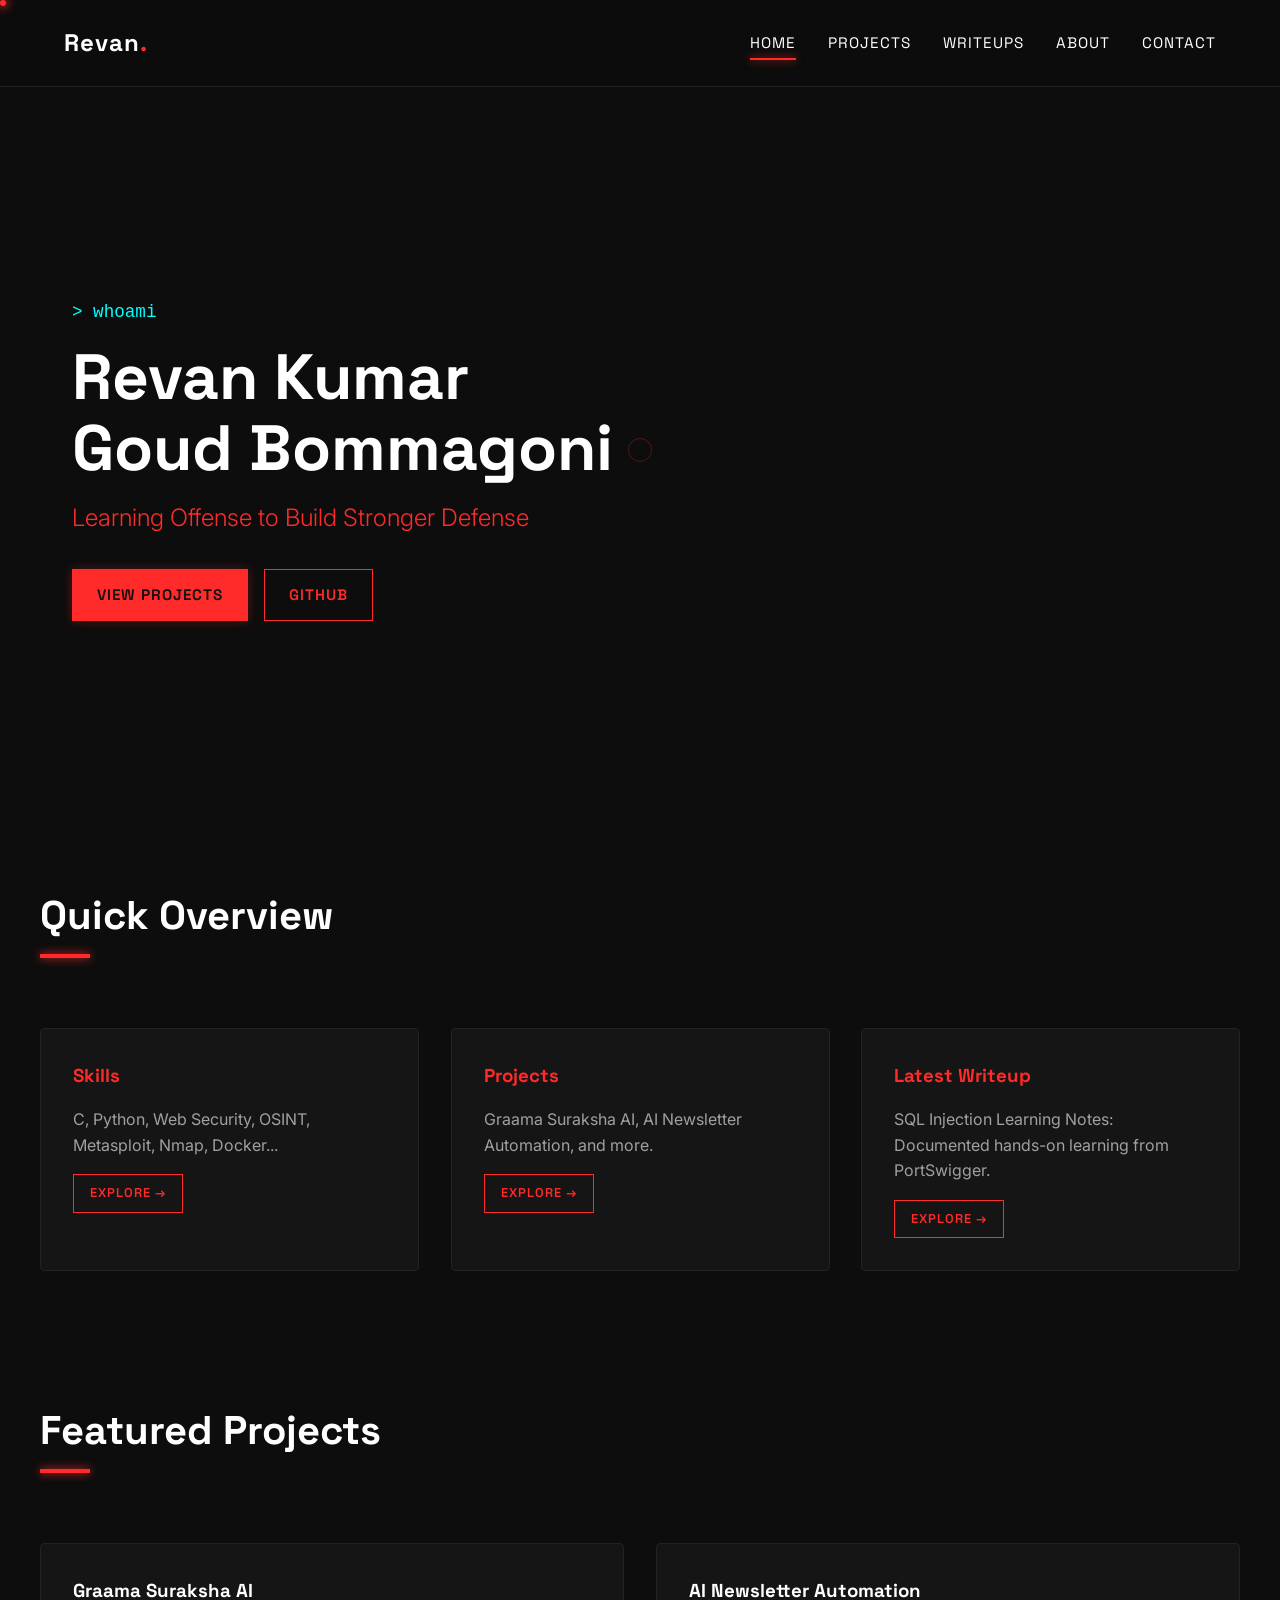
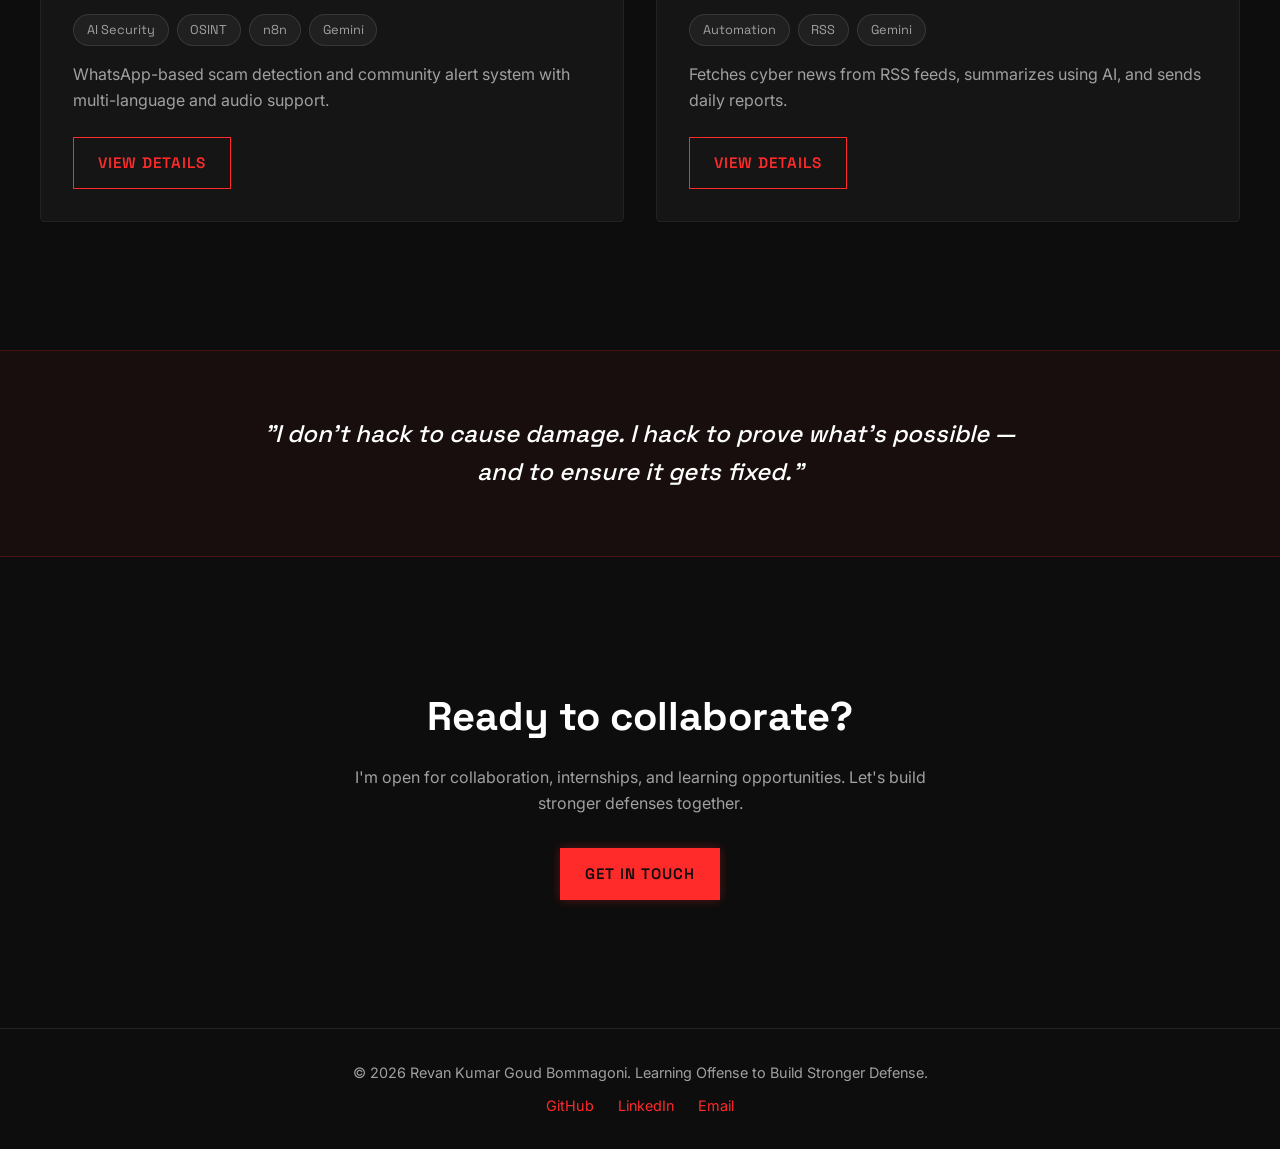
==== index.html @ 681e1035 "Initial commit of Cyber Portfolio" ====
<!DOCTYPE html>
<html lang="en">
<head>
    <meta charset="UTF-8">
    <meta name="viewport" content="width=device-width, initial-scale=1.0">
    <meta name="description" content="Revan Kumar Goud Bommagoni - Cybersecurity Portfolio. Learning Offense to Build Stronger Defense.">
    <title>Revan Kumar | Cybersecurity Portfolio</title>
    
    <!-- Google Fonts -->
    <link rel="preconnect" href="https://fonts.googleapis.com">
    <link rel="preconnect" href="https://fonts.gstatic.com" crossorigin>
    <link href="https://fonts.googleapis.com/css2?family=Inter:wght@300;400;500;600&family=Space+Grotesk:wght@400;600;700&display=swap" rel="stylesheet">
    
    <link rel="stylesheet" href="./css/style.css">
</head>
<body>
    <div id="navbar-placeholder"></div>

    <main>
        <!-- HERO SECTION -->
        <section class="hero-section container" style="min-height: 80vh; display: flex; flex-direction: column; justify-content: center;">
            <div class="animate-on-scroll">
                <p class="terminal-text" style="font-size: 1.1rem; margin-bottom: 1rem;">> whoami</p>
                <h1 style="font-size: 4rem; line-height: 1.1; margin-bottom: 1rem;">Revan Kumar<br>Goud Bommagoni</h1>
                <h2 style="font-size: 1.5rem; color: var(--accent-primary); font-family: var(--font-body); font-weight: 300; margin-bottom: 2rem;">Learning Offense to Build Stronger Defense</h2>
                
                <div style="display: flex; gap: 1rem; flex-wrap: wrap;">
                    <a href="./projects.html" class="btn btn-primary"><span>View Projects</span></a>
                    <a href="https://github.com/brevankumargoud" target="_blank" class="btn"><span>GitHub</span></a>
                </div>
            </div>
        </section>

        <!-- QUICK OVERVIEW -->
        <section class="overview-section container" style="padding: 4rem 0;">
            <h2 class="section-title animate-on-scroll">Quick Overview</h2>
            
            <div style="display: grid; grid-template-columns: repeat(auto-fit, minmax(300px, 1fr)); gap: 2rem; margin-top: 3rem;">
                
                <div class="card animate-on-scroll" style="transition-delay: 0.1s;">
                    <h3 style="margin-bottom: 1rem; color: var(--accent-primary);">Skills</h3>
                    <p style="color: var(--text-muted); margin-bottom: 1rem;">C, Python, Web Security, OSINT, Metasploit, Nmap, Docker...</p>
                    <a href="./about.html" class="btn" style="padding: 0.5rem 1rem; font-size: 0.8rem;"><span>Explore &rarr;</span></a>
                </div>

                <div class="card animate-on-scroll" style="transition-delay: 0.2s;">
                    <h3 style="margin-bottom: 1rem; color: var(--accent-primary);">Projects</h3>
                    <p style="color: var(--text-muted); margin-bottom: 1rem;">Graama Suraksha AI, AI Newsletter Automation, and more.</p>
                    <a href="./projects.html" class="btn" style="padding: 0.5rem 1rem; font-size: 0.8rem;"><span>Explore &rarr;</span></a>
                </div>

                <div class="card animate-on-scroll" style="transition-delay: 0.3s;">
                    <h3 style="margin-bottom: 1rem; color: var(--accent-primary);">Latest Writeup</h3>
                    <p style="color: var(--text-muted); margin-bottom: 1rem;">SQL Injection Learning Notes: Documented hands-on learning from PortSwigger.</p>
                    <a href="./writeups.html" class="btn" style="padding: 0.5rem 1rem; font-size: 0.8rem;"><span>Explore &rarr;</span></a>
                </div>
                
            </div>
        </section>

        <!-- FEATURED PROJECTS -->
        <section class="featured-projects container" style="padding: 4rem 0;">
            <h2 class="section-title animate-on-scroll">Featured Projects</h2>
            
            <div style="display: grid; grid-template-columns: repeat(auto-fit, minmax(350px, 1fr)); gap: 2rem; margin-top: 3rem;">
                <!-- Project 1 -->
                <div class="card animate-on-scroll">
                    <h3 style="margin-bottom: 0.5rem;">Graama Suraksha AI</h3>
                    <div style="display: flex; gap: 0.5rem; margin-bottom: 1rem; flex-wrap: wrap;">
                        <span class="badge">AI Security</span>
                        <span class="badge">OSINT</span>
                        <span class="badge">n8n</span>
                        <span class="badge">Gemini</span>
                    </div>
                    <p style="color: var(--text-muted); margin-bottom: 1.5rem;">WhatsApp-based scam detection and community alert system with multi-language and audio support.</p>
                    <a href="./projects/graama-suraksha.html" class="btn"><span>View Details</span></a>
                </div>

                <!-- Project 2 -->
                <div class="card animate-on-scroll">
                    <h3 style="margin-bottom: 0.5rem;">AI Newsletter Automation</h3>
                    <div style="display: flex; gap: 0.5rem; margin-bottom: 1rem; flex-wrap: wrap;">
                        <span class="badge">Automation</span>
                        <span class="badge">RSS</span>
                        <span class="badge">Gemini</span>
                    </div>
                    <p style="color: var(--text-muted); margin-bottom: 1.5rem;">Fetches cyber news from RSS feeds, summarizes using AI, and sends daily reports.</p>
                    <a href="./projects/ai-newsletter.html" class="btn"><span>View Details</span></a>
                </div>
            </div>
        </section>

        <!-- MINDSET STRIP -->
        <section class="mindset-strip animate-on-scroll" style="background: rgba(255, 42, 42, 0.05); border-top: 1px solid rgba(255, 42, 42, 0.2); border-bottom: 1px solid rgba(255, 42, 42, 0.2); padding: 4rem 2rem; text-align: center; margin: 4rem 0;">
            <div class="container">
                <p style="font-family: var(--font-heading); font-size: 1.5rem; font-weight: 500; font-style: italic; max-width: 800px; margin: 0 auto; color: var(--text-main);">
                    "I don’t hack to cause damage. I hack to prove what’s possible — and to ensure it gets fixed."
                </p>
            </div>
        </section>

        <!-- CALL TO ACTION -->
        <section class="cta-section container animate-on-scroll" style="padding: 4rem 0; text-align: center;">
            <h2 style="font-size: 2.5rem; margin-bottom: 1rem;">Ready to collaborate?</h2>
            <p style="color: var(--text-muted); max-width: 600px; margin: 0 auto 2rem auto;">I'm open for collaboration, internships, and learning opportunities. Let's build stronger defenses together.</p>
            <a href="./contact.html" class="btn btn-primary"><span>Get In Touch</span></a>
        </section>
    </main>

    <div id="footer-placeholder"></div>

    <!-- Scripts -->
    <script>const basePath = "./";</script>
    <script src="./js/components.js"></script>
    <script src="./js/cursor.js"></script>
    <script src="./js/animations.js"></script>
</body>
</html>
---- css/style.css ----
:root {
    --bg-color: #0d0d0d;
    --text-main: #ffffff;
    --text-muted: #a0a0a0;
    --accent-primary: #ff2a2a;
    --accent-secondary: #00ffff; /* Subtle cyan */
    --card-bg: #151515;
    --card-border: #222222;
    --font-heading: 'Space Grotesk', sans-serif;
    --font-body: 'Inter', sans-serif;
    --transition-fast: 0.2s ease;
    --transition-smooth: 0.5s cubic-bezier(0.4, 0, 0.2, 1);
}

* {
    margin: 0;
    padding: 0;
    box-sizing: border-box;
}

body {
    background-color: var(--bg-color);
    color: var(--text-main);
    font-family: var(--font-body);
    line-height: 1.6;
    overflow-x: hidden;
    cursor: none; /* Hide default cursor */
    animation: pageFadeIn 0.5s ease-out forwards;
}

body.custom-cursor-active,
body.custom-cursor-active * {
    cursor: none !important;
}

@keyframes pageFadeIn {
    from {
        opacity: 0;
    }
    to {
        opacity: 1;
    }
}

h1, h2, h3, h4 {
    font-family: var(--font-heading);
    font-weight: 700;
}

a {
    color: inherit;
    text-decoration: none;
    transition: color var(--transition-fast);
}

/* Custom Cursor */
.cursor-dot {
    position: fixed;
    top: 0;
    left: 0;
    width: 6px;
    height: 6px;
    background-color: var(--accent-primary);
    border-radius: 50%;
    pointer-events: none;
    z-index: 9999;
    box-shadow: 0 0 10px 2px rgba(255, 42, 42, 0.8);
    transition: transform 0.1s ease-out;
}

.cursor-trail {
    position: fixed;
    top: 0;
    left: 0;
    width: 24px;
    height: 24px;
    border: 1px solid rgba(255, 42, 42, 0.3);
    border-radius: 50%;
    pointer-events: none;
    z-index: 9998;
    transition: width 0.2s, height 0.2s, background-color 0.2s;
    transform: translate(-50%, -50%); /* Centering trail */
}

/* Cursor Hover State */
body.hovering .cursor-dot {
    transform: scale(1.5);
    box-shadow: 0 0 15px 4px rgba(255, 42, 42, 1);
}

body.hovering .cursor-trail {
    width: 40px;
    height: 40px;
    background-color: rgba(255, 42, 42, 0.1);
    border-color: rgba(255, 42, 42, 0.5);
}

/* Navigation */
.navbar {
    position: fixed;
    top: 0;
    width: 100%;
    padding: 1.5rem 5%;
    display: flex;
    justify-content: space-between;
    align-items: center;
    background: rgba(13, 13, 13, 0.8);
    backdrop-filter: blur(10px);
    z-index: 1000;
    border-bottom: 1px solid var(--card-border);
}

.nav-brand {
    font-family: var(--font-heading);
    font-size: 1.5rem;
    font-weight: 700;
    color: var(--text-main);
    letter-spacing: 1px;
}

.nav-brand span {
    color: var(--accent-primary);
}

.nav-links {
    display: flex;
    gap: 2rem;
    list-style: none;
}

.nav-links a {
    font-size: 0.95rem;
    font-family: var(--font-heading);
    text-transform: uppercase;
    letter-spacing: 1px;
    position: relative;
    padding: 0.5rem 0;
}

.nav-links a::after {
    content: '';
    position: absolute;
    bottom: 0;
    left: 0;
    width: 0;
    height: 2px;
    background-color: var(--accent-primary);
    transition: width var(--transition-fast);
    box-shadow: 0 0 8px var(--accent-primary);
}

.nav-links a:hover::after,
.nav-links a.active::after {
    width: 100%;
}

.nav-links a:hover {
    color: var(--text-main);
    text-shadow: 0 0 5px rgba(255,255,255,0.3);
}

/* Global Container */
main {
    padding-top: 100px;
    min-height: calc(100vh - 80px); /* Adjust based on footer */
}

.container {
    max-width: 1200px;
    margin: 0 auto;
    padding: 0 2rem;
}

/* Headings */
.section-title {
    font-size: 2.5rem;
    margin-bottom: 2rem;
    position: relative;
    display: inline-block;
}

.section-title::after {
    content: '';
    position: absolute;
    bottom: -10px;
    left: 0;
    width: 50px;
    height: 4px;
    background: var(--accent-primary);
    box-shadow: 0 0 10px var(--accent-primary);
}

/* Buttons */
.btn {
    display: inline-flex;
    align-items: center;
    gap: 0.5rem;
    padding: 0.8rem 1.5rem;
    font-family: var(--font-heading);
    font-size: 0.95rem;
    text-transform: uppercase;
    font-weight: 600;
    letter-spacing: 1px;
    border: 1px solid var(--accent-primary);
    background: transparent;
    color: var(--accent-primary);
    cursor: pointer; /* fallback if custom fails */
    transition: all var(--transition-fast);
    position: relative;
    overflow: hidden;
}

.btn::before {
    content: '';
    position: absolute;
    top: 0;
    left: 0;
    width: 0%;
    height: 100%;
    background: rgba(255, 42, 42, 0.1);
    transition: width var(--transition-fast);
    z-index: 0;
}

.btn:hover::before {
    width: 100%;
}

.btn:hover {
    box-shadow: 0 0 15px rgba(255, 42, 42, 0.5);
    background: var(--accent-primary);
    color: var(--bg-color);
}

.btn span {
    position: relative;
    z-index: 1;
}

.btn-primary {
    background: var(--accent-primary);
    color: var(--bg-color);
    box-shadow: 0 0 10px rgba(255, 42, 42, 0.3);
}
.btn-primary:hover {
    box-shadow: 0 0 20px rgba(255, 42, 42, 0.8);
    background: transparent;
    color: var(--accent-primary);
}

/* Cards */
.card {
    background-color: var(--card-bg);
    border: 1px solid var(--card-border);
    padding: 2rem;
    border-radius: 4px;
    transition: all var(--transition-fast);
    position: relative;
    overflow: hidden;
}

.card:hover {
    transform: translateY(-5px);
    border-color: rgba(255, 42, 42, 0.5);
    box-shadow: 0 8px 30px rgba(0, 0, 0, 0.5), 0 0 15px rgba(255, 42, 42, 0.1);
}

/* Card Glow Effect Insert */
.card::before {
    content: '';
    position: absolute;
    top: 0;
    left: 0;
    width: 100%;
    height: 2px;
    background: transparent;
    transition: background var(--transition-fast);
}

.card:hover::before {
    background: var(--accent-primary);
    box-shadow: 0 0 10px var(--accent-primary);
}

/* Tags/Badges */
.badge {
    background: rgba(255, 255, 255, 0.05);
    border: 1px solid rgba(255, 255, 255, 0.1);
    color: var(--text-muted);
    padding: 0.3rem 0.8rem;
    font-size: 0.8rem;
    border-radius: 20px;
    font-family: var(--font-heading);
}

/* Footer */
footer {
    border-top: 1px solid var(--card-border);
    padding: 2rem 5%;
    text-align: center;
    color: var(--text-muted);
    font-size: 0.9rem;
    background: var(--bg-color);
    margin-top: 4rem;
}

/* Animations (Intersection Observer Targets) */
.animate-on-scroll {
    opacity: 0;
    transform: translateY(30px);
    transition: opacity var(--transition-smooth), transform var(--transition-smooth);
    will-change: opacity, transform;
}

.animate-on-scroll.visible {
    opacity: 1;
    transform: translateY(0);
}

/* Optional Glitch/Terminal subtle effect for headers */
.terminal-text {
    font-family: monospace;
    color: var(--accent-secondary);
}

/* Responsive */
@media (max-width: 768px) {
    .nav-links {
        display: none; /* We'll add a mobile menu if needed, but for now simple hidden */
    }
    /* Can add basic mobile menu styling later */
    .container {
        padding: 0 1rem;
    }
}
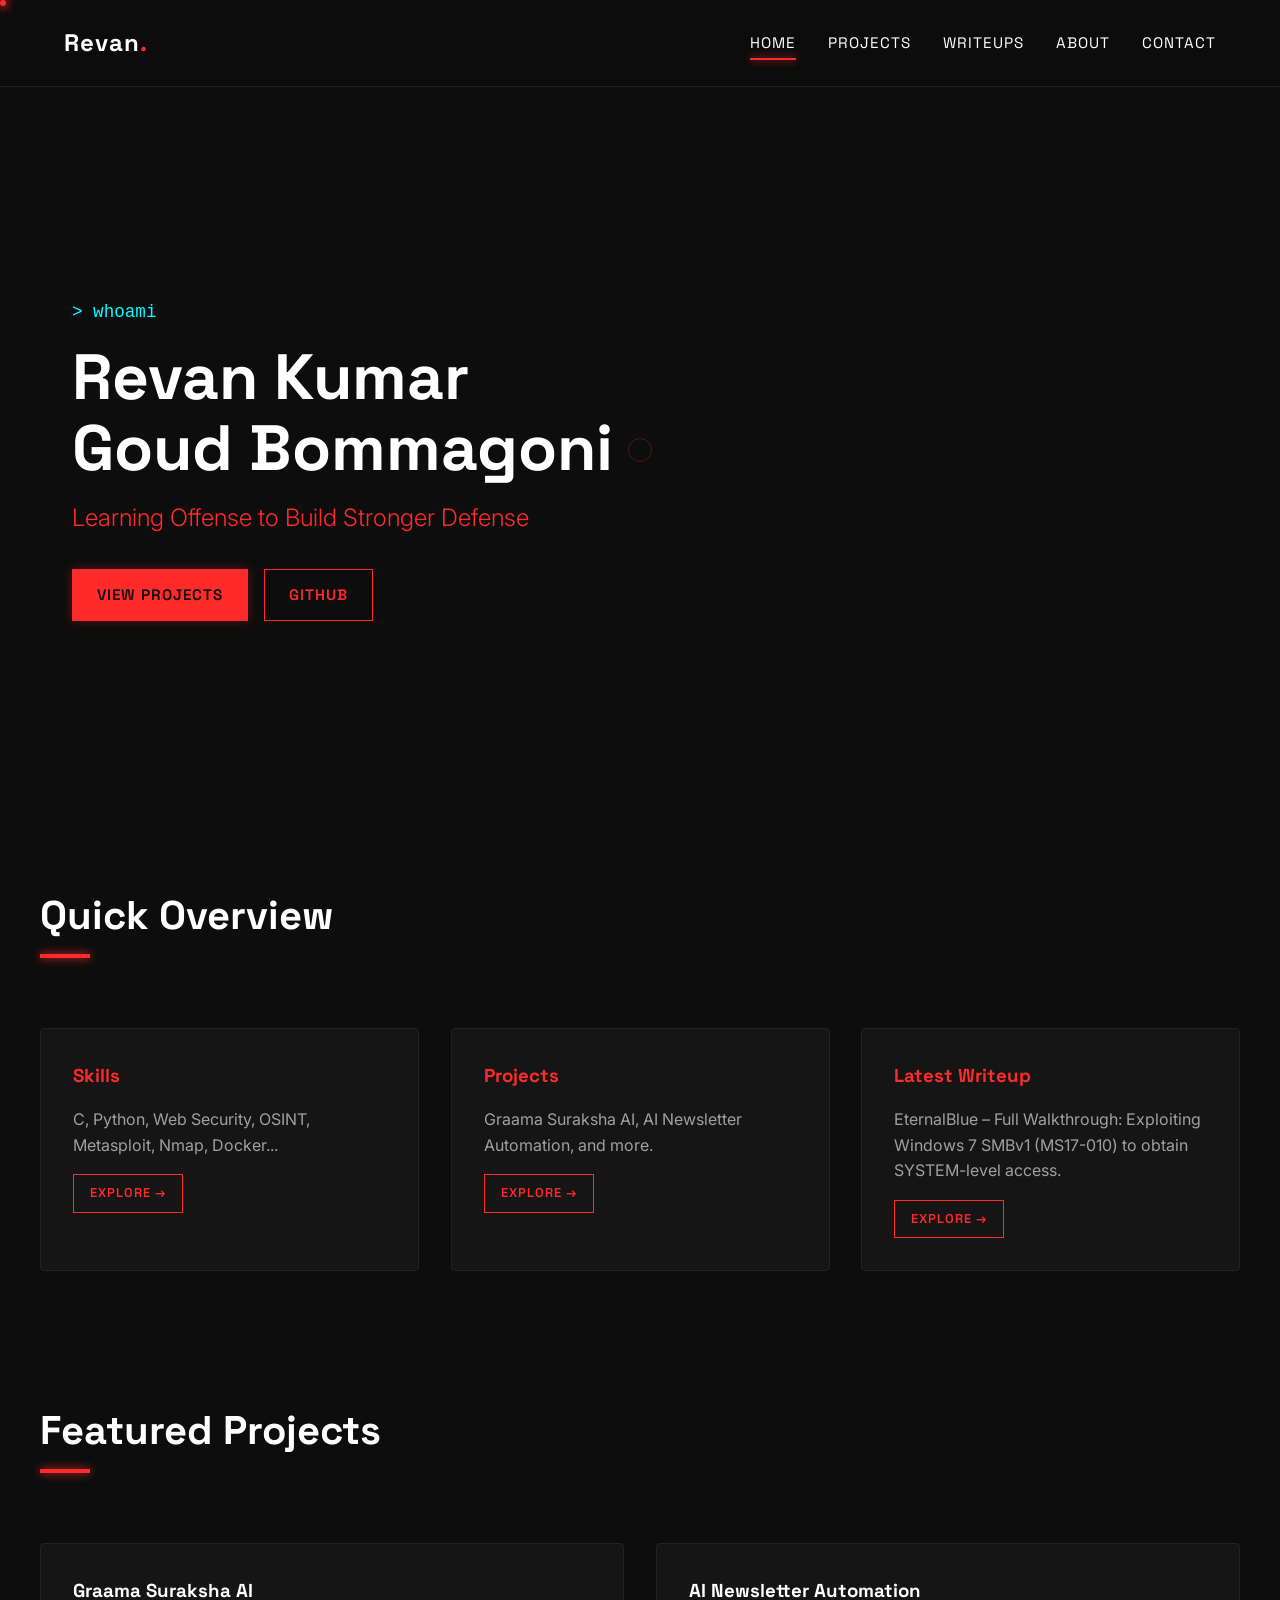
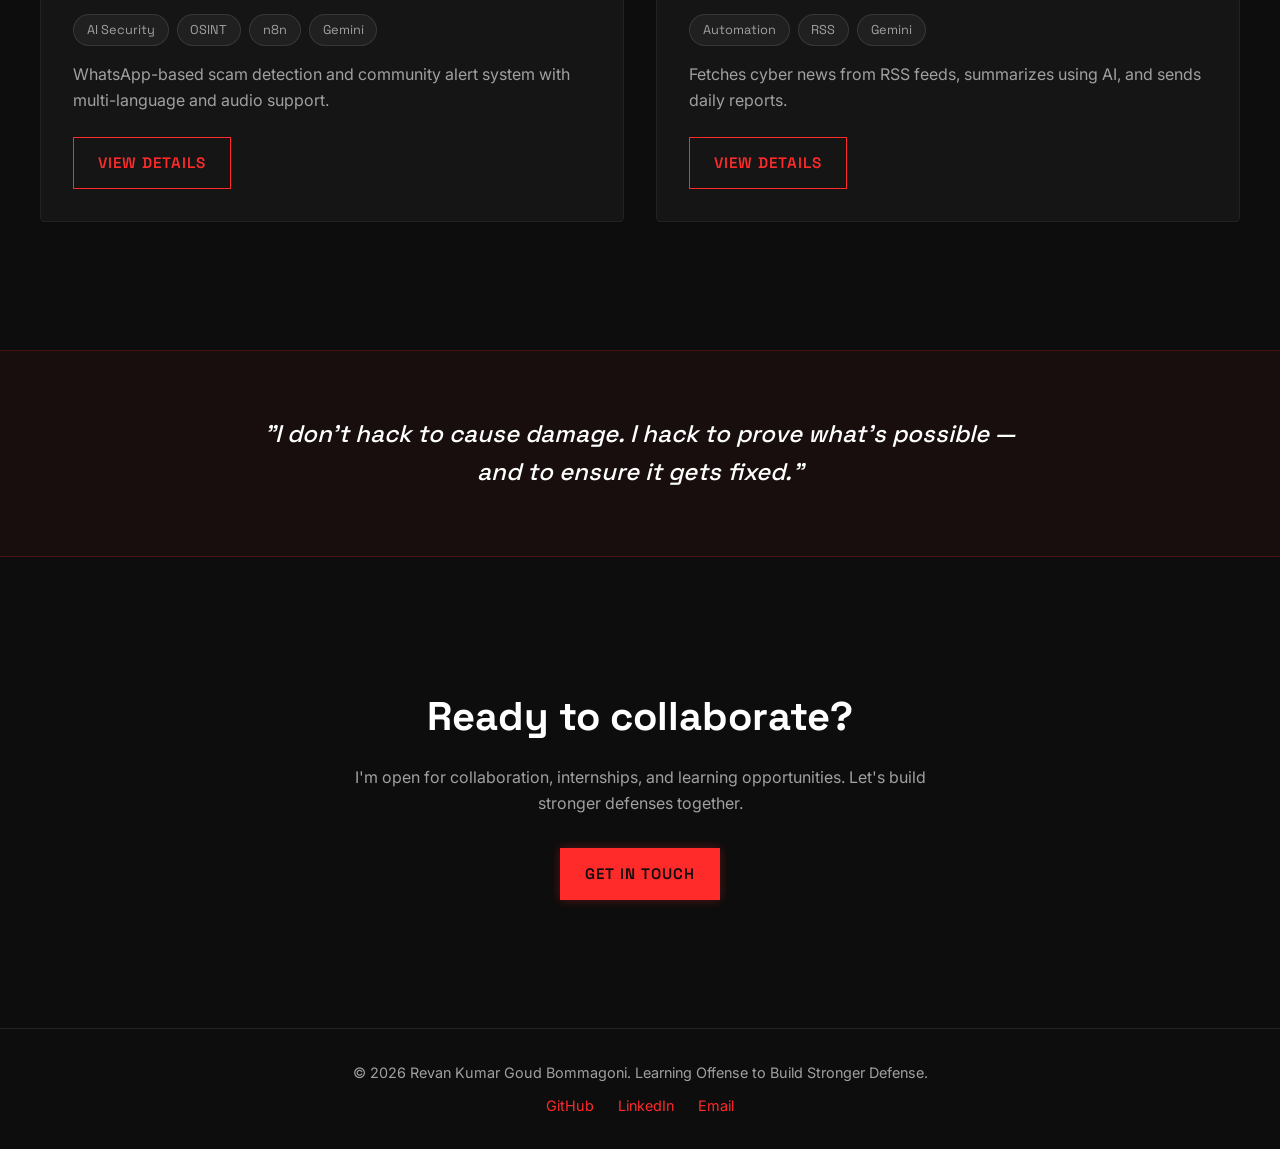
==== commit 8db3b85d: "Add Professional EternalBlue exploitation walkthrough" ====
--- a/index.html
+++ b/index.html
@@ -51,7 +51,7 @@
 
                 <div class="card animate-on-scroll" style="transition-delay: 0.3s;">
                     <h3 style="margin-bottom: 1rem; color: var(--accent-primary);">Latest Writeup</h3>
-                    <p style="color: var(--text-muted); margin-bottom: 1rem;">SQL Injection Learning Notes: Documented hands-on learning from PortSwigger.</p>
+                    <p style="color: var(--text-muted); margin-bottom: 1rem;">EternalBlue – Full Walkthrough: Exploiting Windows 7 SMBv1 (MS17-010) to obtain SYSTEM-level access.</p>
                     <a href="./writeups.html" class="btn" style="padding: 0.5rem 1rem; font-size: 0.8rem;"><span>Explore &rarr;</span></a>
                 </div>
                 
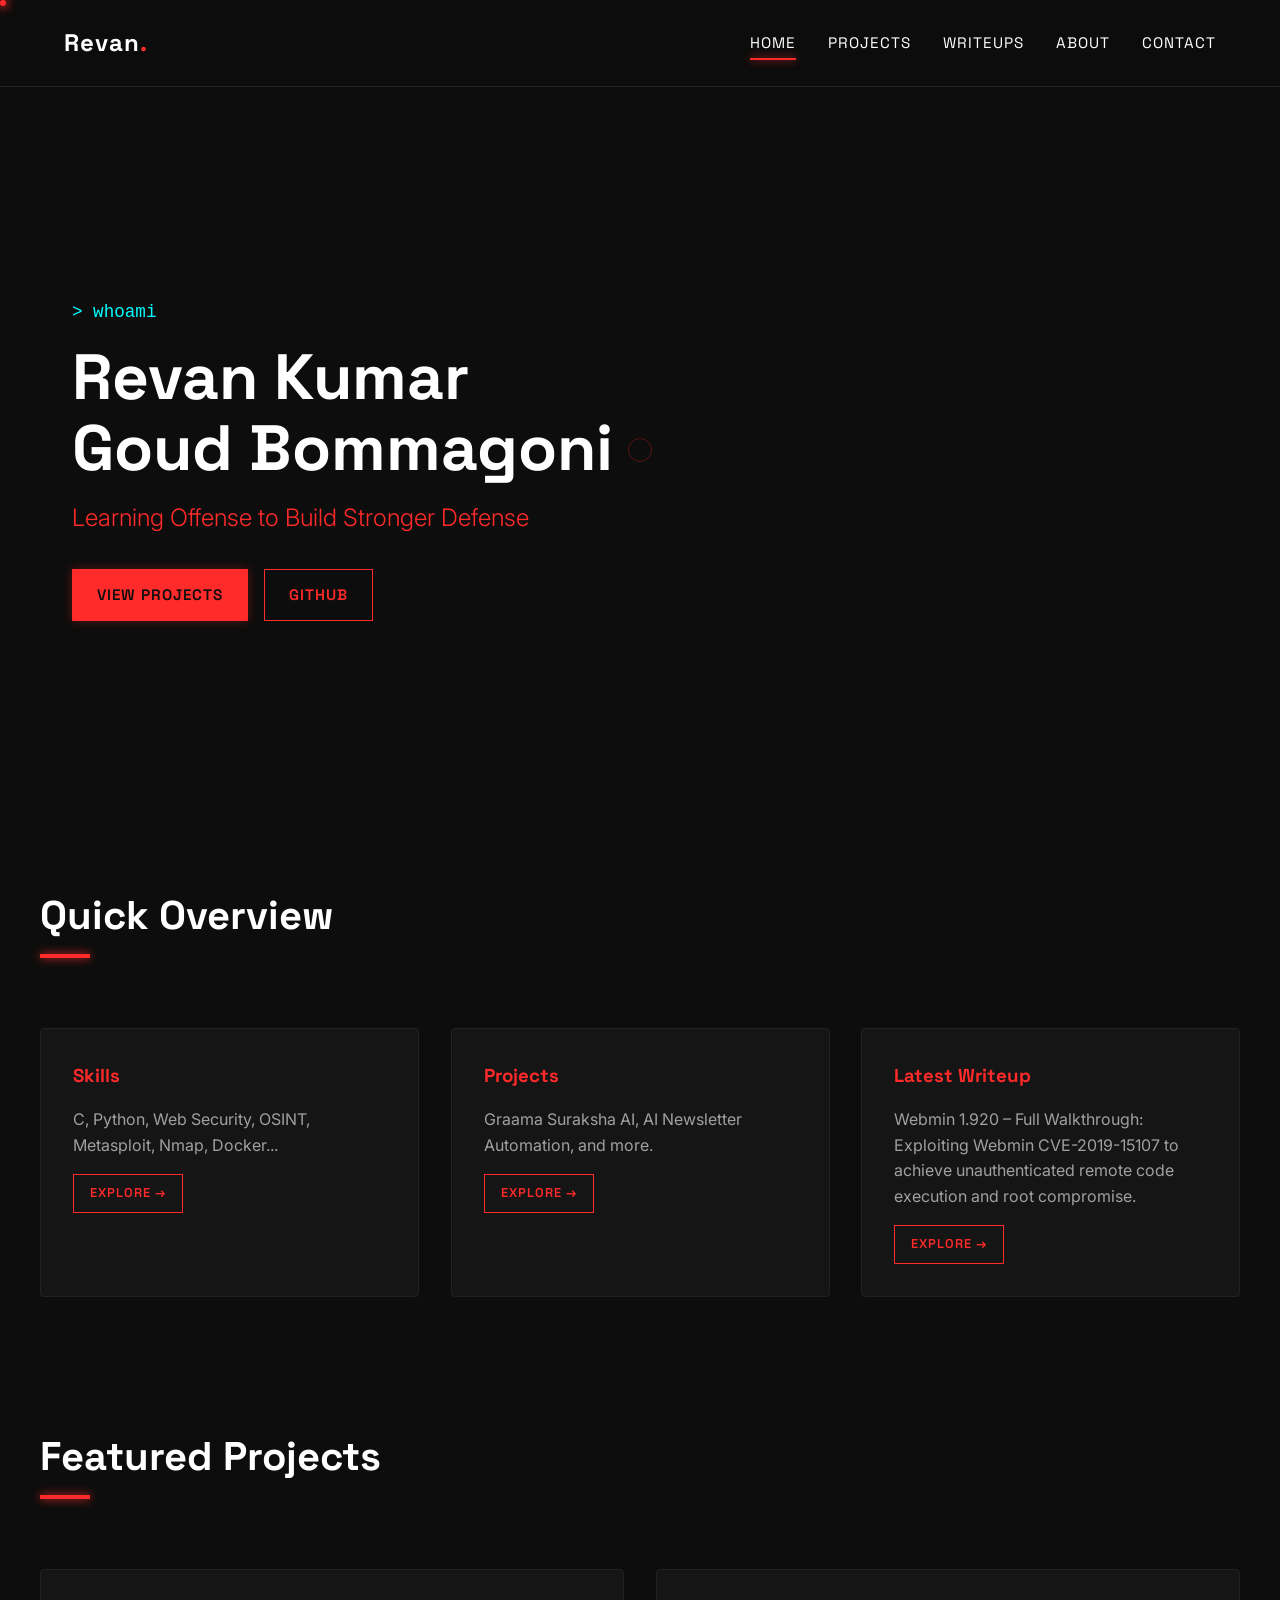
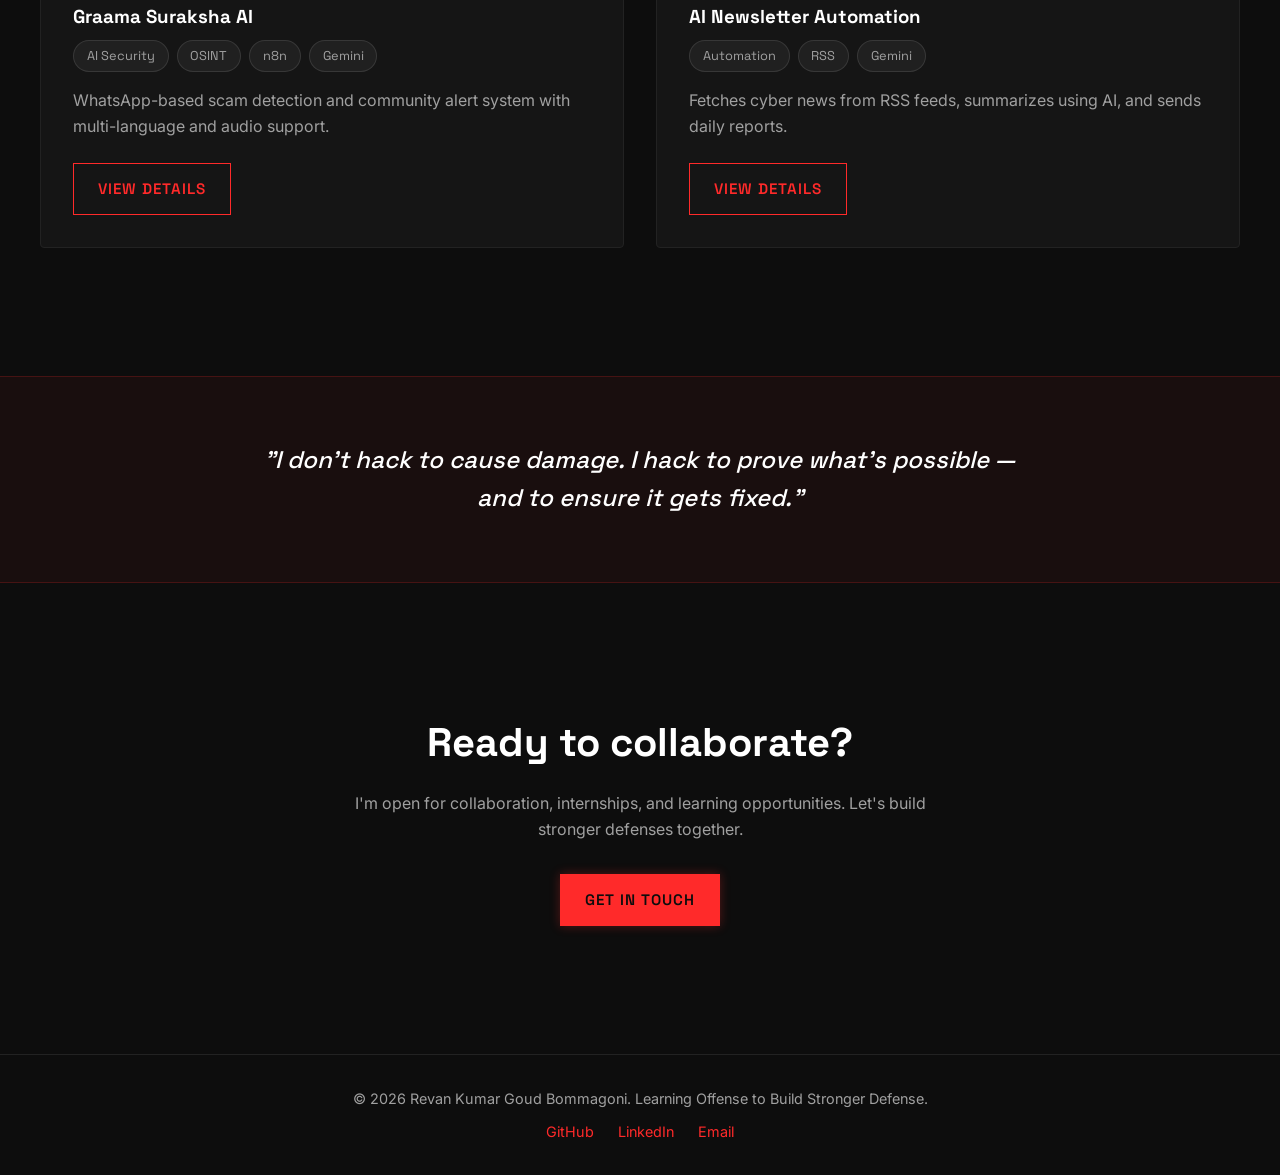
==== commit 50b64a43: "Add Professional Webmin 1.920 exploitation walkthrough" ====
--- a/index.html
+++ b/index.html
@@ -51,7 +51,7 @@
 
                 <div class="card animate-on-scroll" style="transition-delay: 0.3s;">
                     <h3 style="margin-bottom: 1rem; color: var(--accent-primary);">Latest Writeup</h3>
-                    <p style="color: var(--text-muted); margin-bottom: 1rem;">EternalBlue – Full Walkthrough: Exploiting Windows 7 SMBv1 (MS17-010) to obtain SYSTEM-level access.</p>
+                    <p style="color: var(--text-muted); margin-bottom: 1rem;">Webmin 1.920 – Full Walkthrough: Exploiting Webmin CVE-2019-15107 to achieve unauthenticated remote code execution and root compromise.</p>
                     <a href="./writeups.html" class="btn" style="padding: 0.5rem 1rem; font-size: 0.8rem;"><span>Explore &rarr;</span></a>
                 </div>
                 
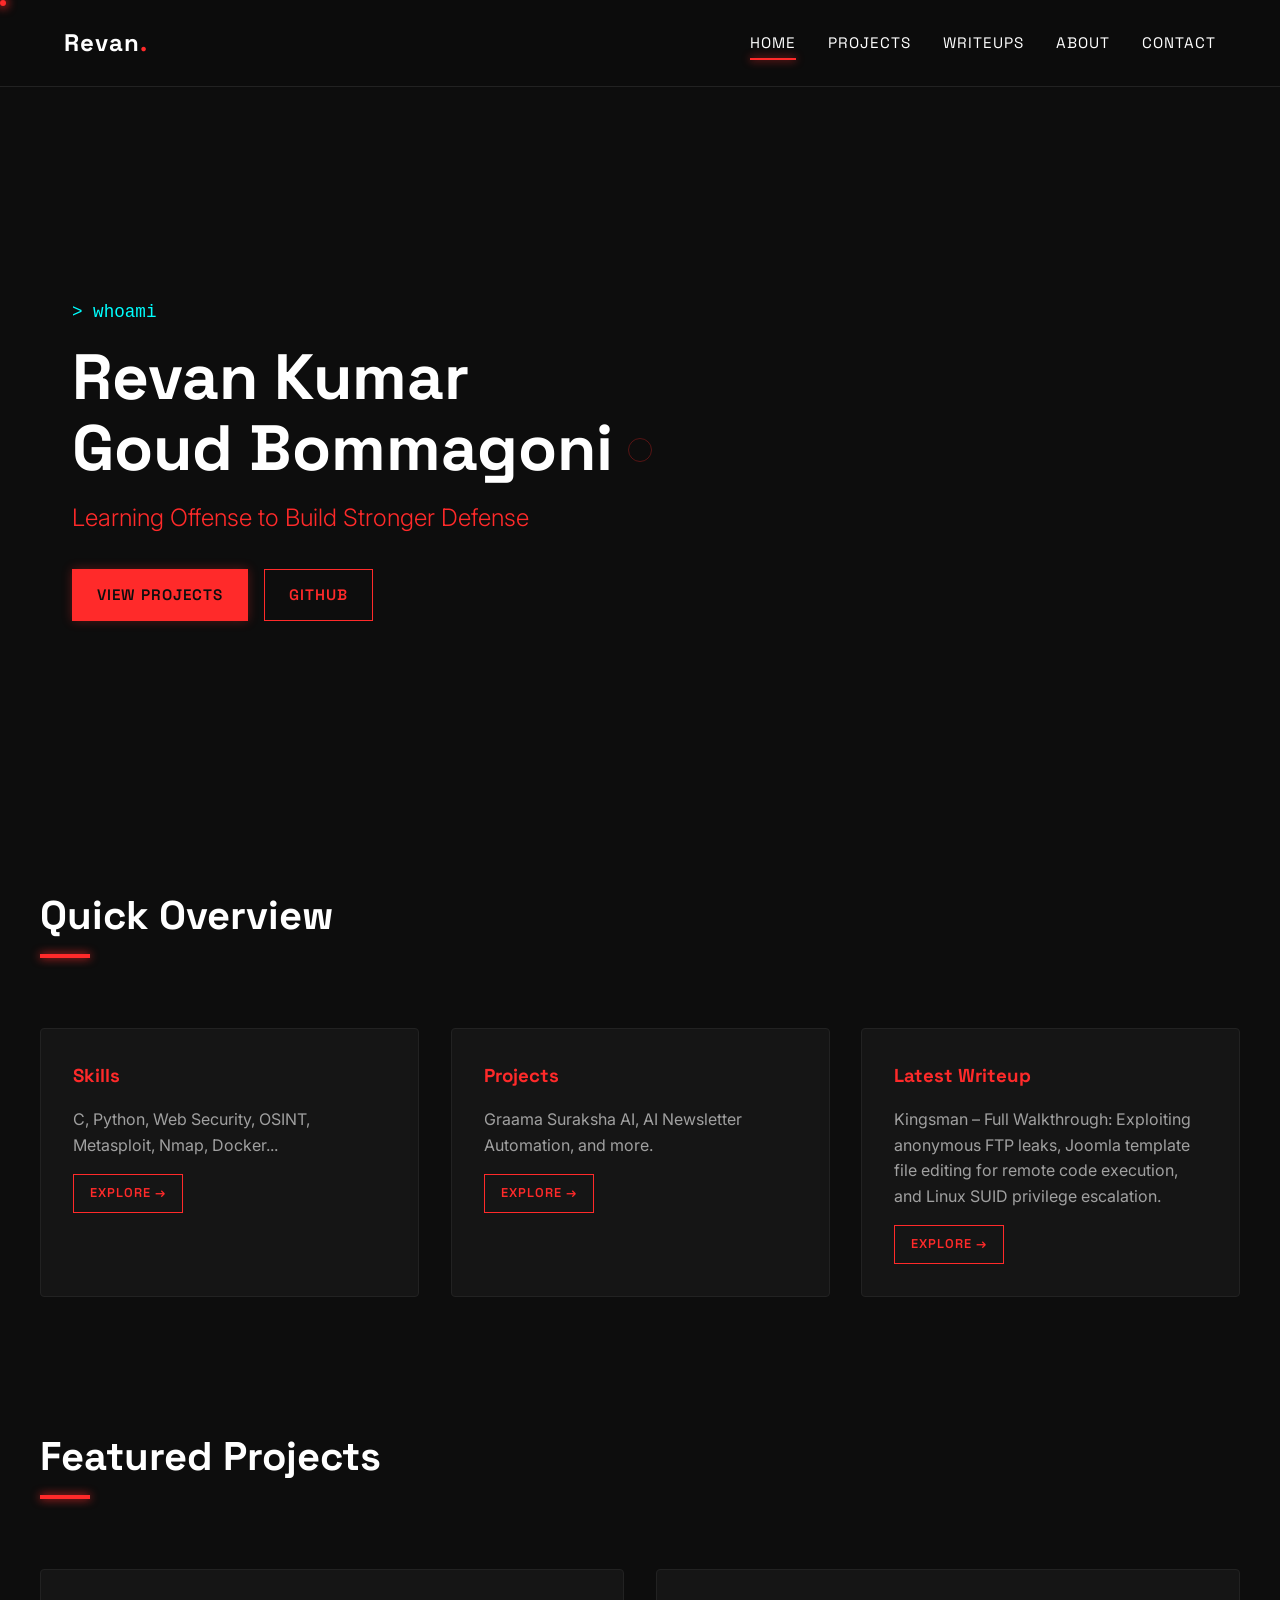
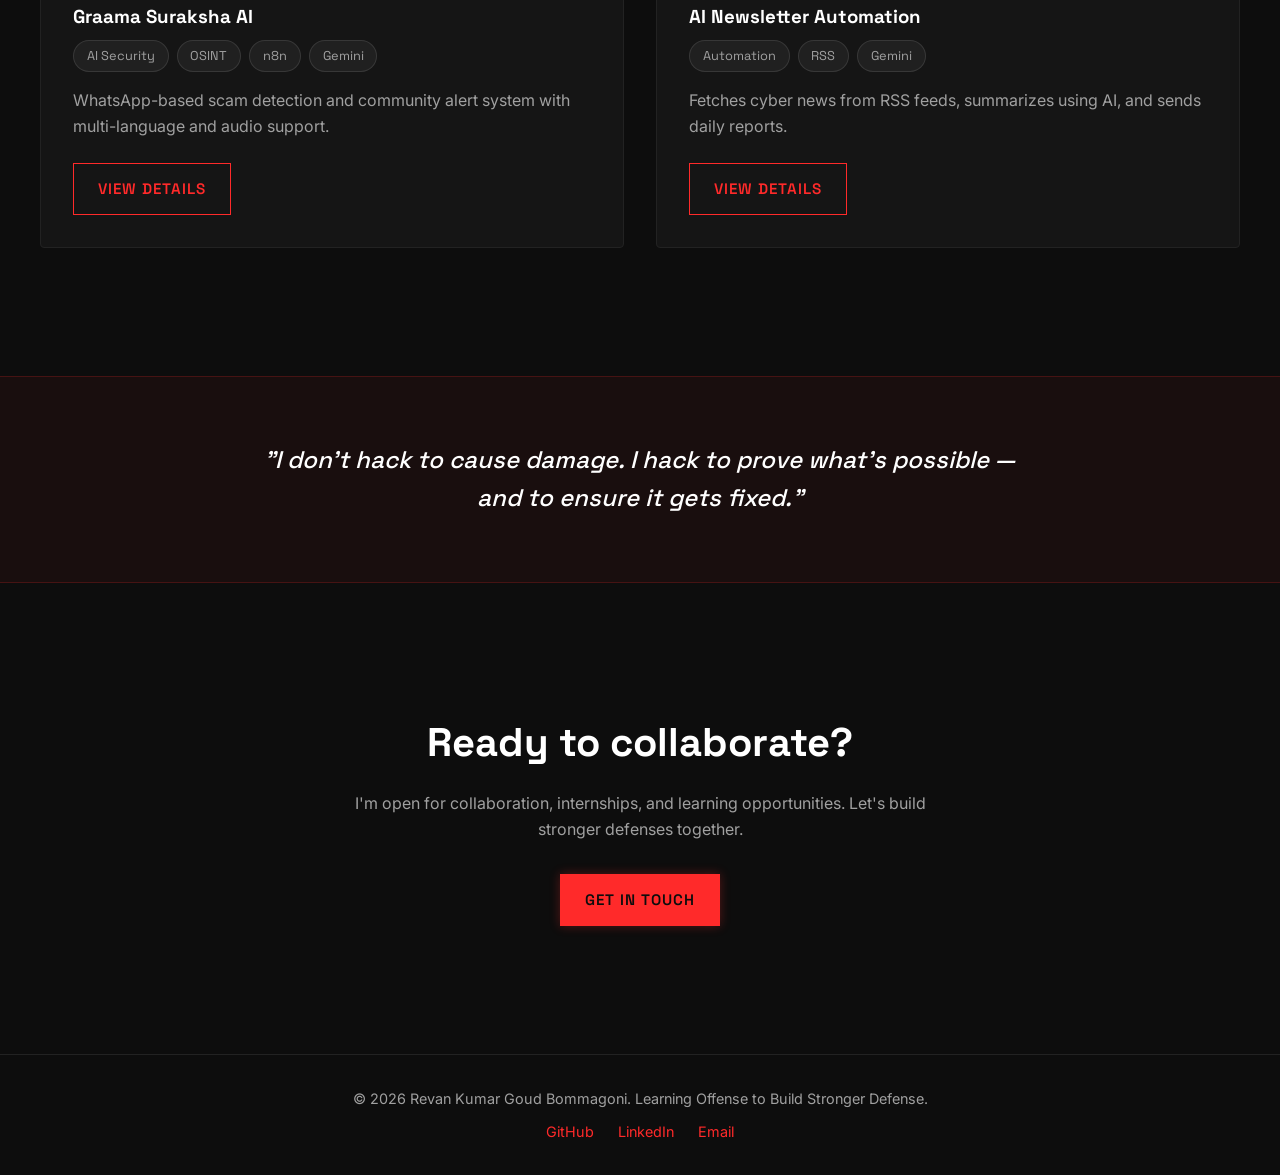
==== commit 97d4396d: "Added new writeup KingsMan" ====
--- a/index.html
+++ b/index.html
@@ -51,7 +51,7 @@
 
                 <div class="card animate-on-scroll" style="transition-delay: 0.3s;">
                     <h3 style="margin-bottom: 1rem; color: var(--accent-primary);">Latest Writeup</h3>
-                    <p style="color: var(--text-muted); margin-bottom: 1rem;">Webmin 1.920 – Full Walkthrough: Exploiting Webmin CVE-2019-15107 to achieve unauthenticated remote code execution and root compromise.</p>
+                    <p style="color: var(--text-muted); margin-bottom: 1rem;">Kingsman – Full Walkthrough: Exploiting anonymous FTP leaks, Joomla template file editing for remote code execution, and Linux SUID privilege escalation.</p>
                     <a href="./writeups.html" class="btn" style="padding: 0.5rem 1rem; font-size: 0.8rem;"><span>Explore &rarr;</span></a>
                 </div>
                 
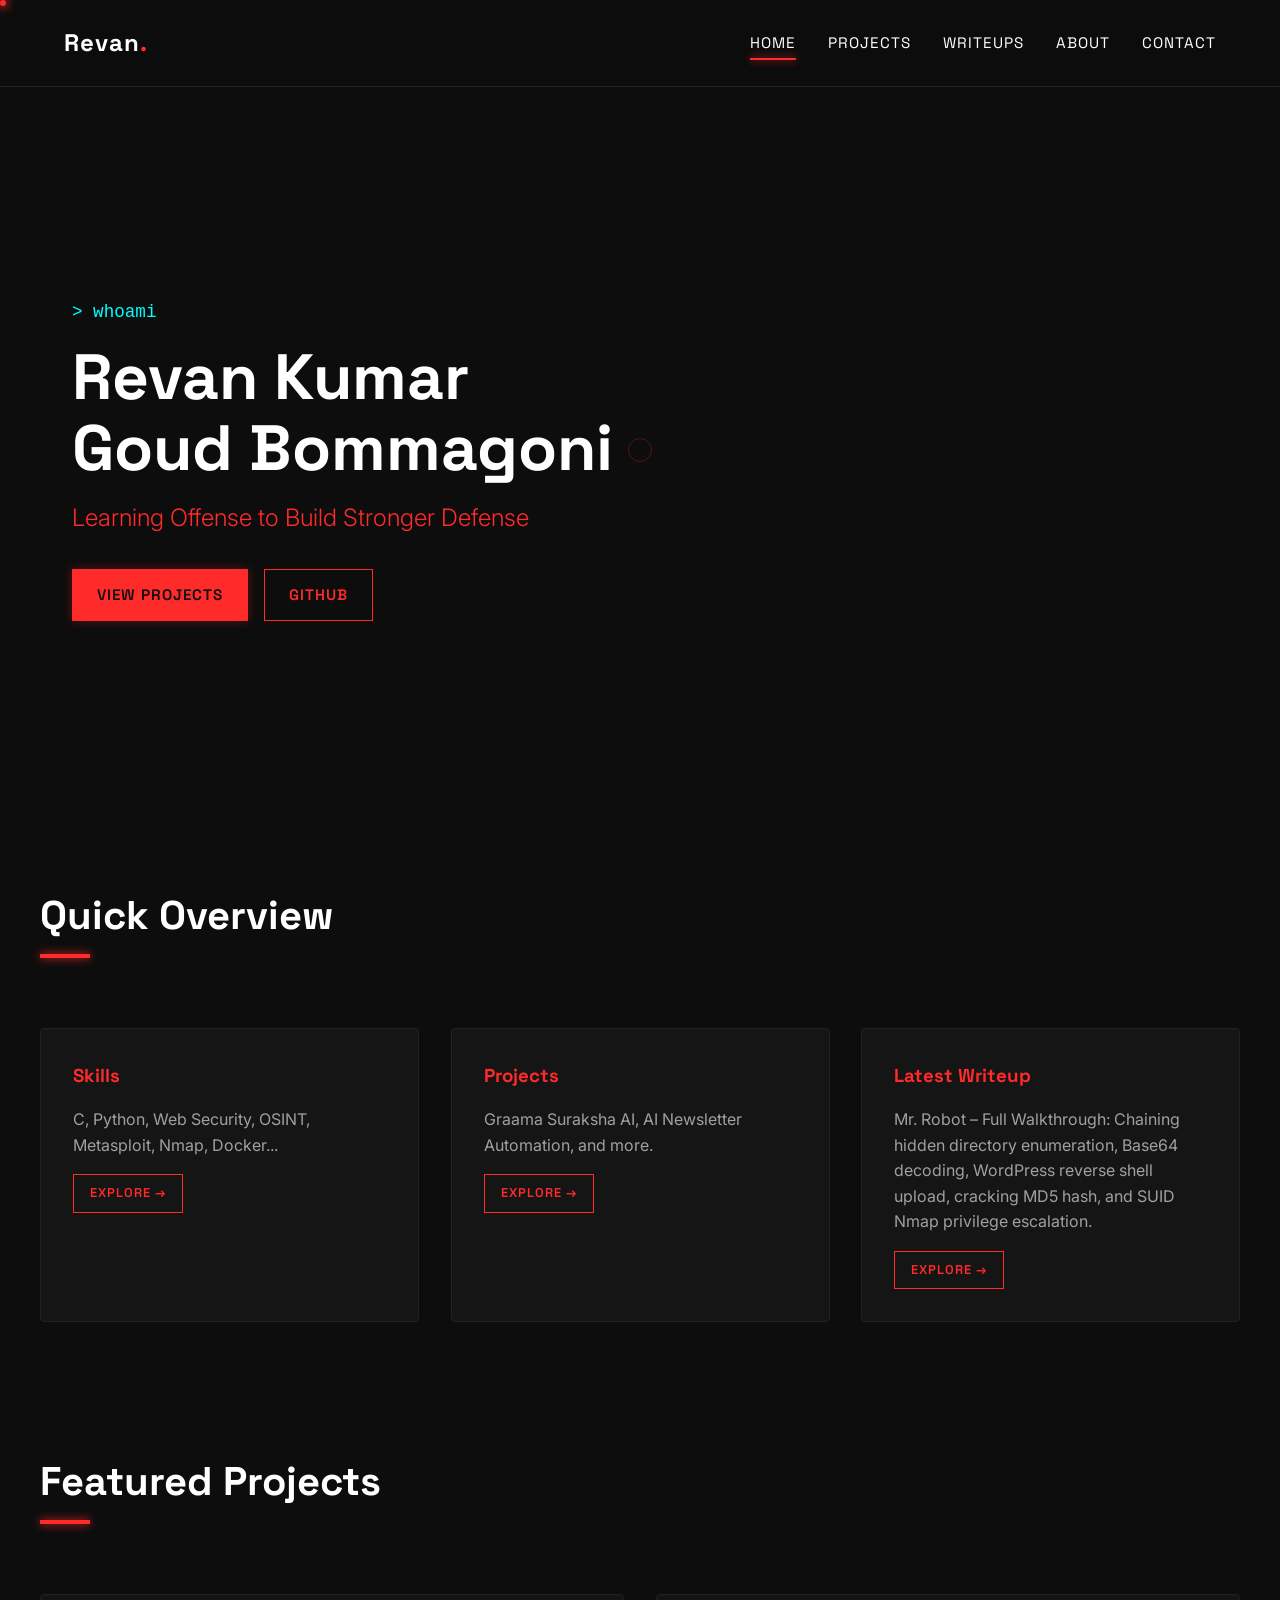
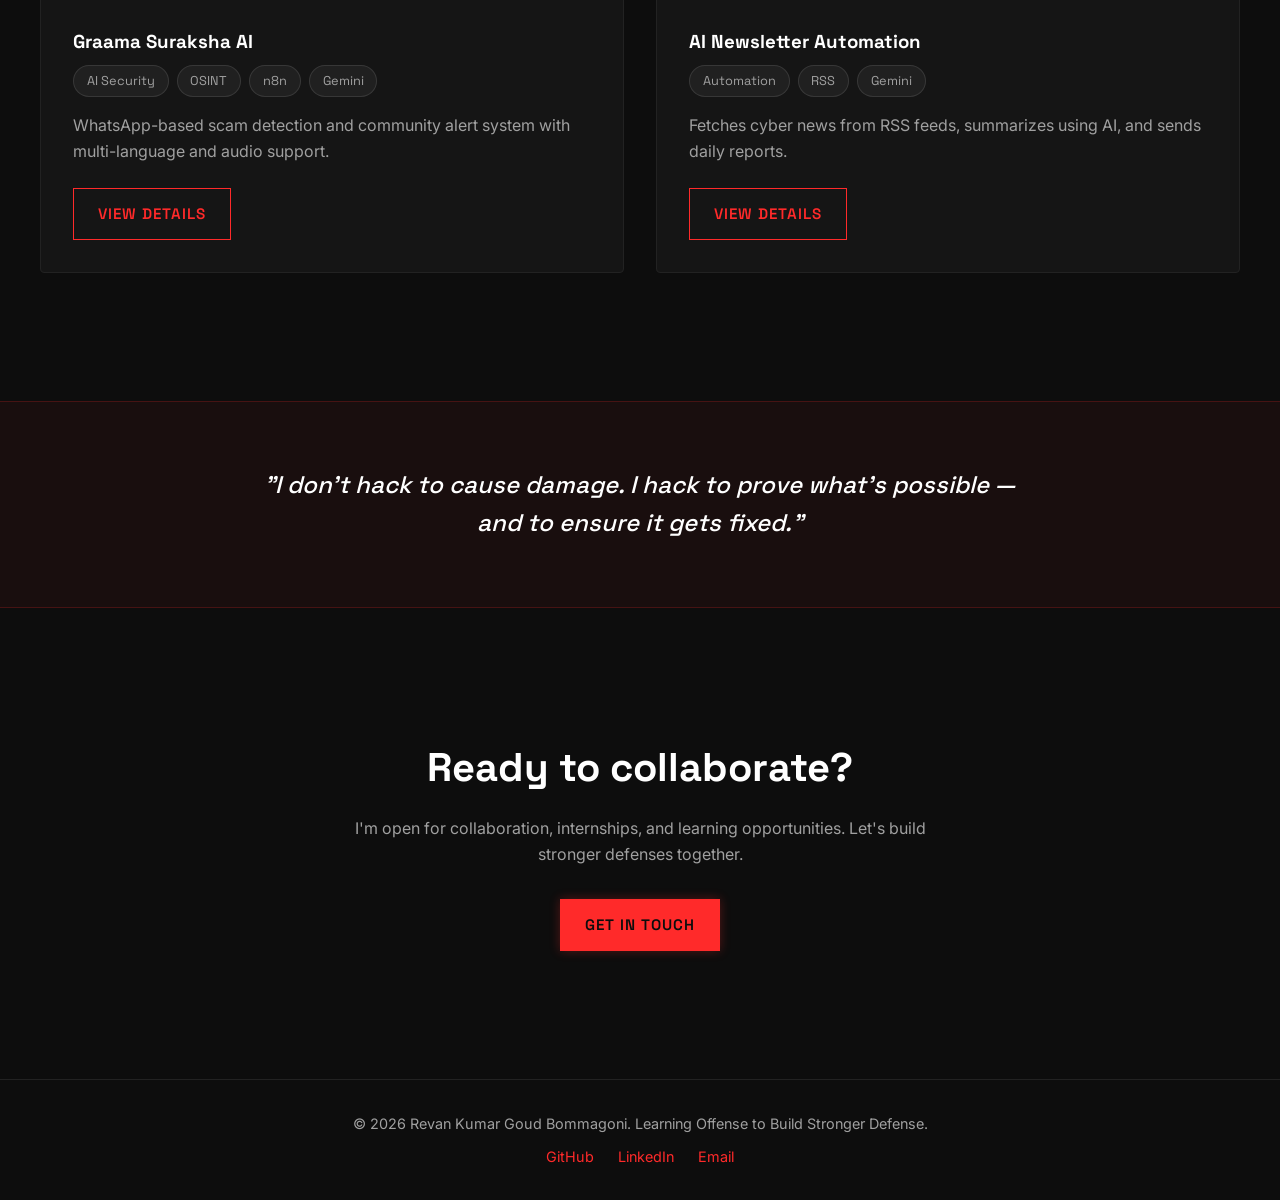
==== commit d84dc532: "Added new writeup for Mr.Robot themed room of TryHackMe" ====
--- a/index.html
+++ b/index.html
@@ -51,7 +51,7 @@
 
                 <div class="card animate-on-scroll" style="transition-delay: 0.3s;">
                     <h3 style="margin-bottom: 1rem; color: var(--accent-primary);">Latest Writeup</h3>
-                    <p style="color: var(--text-muted); margin-bottom: 1rem;">Kingsman – Full Walkthrough: Exploiting anonymous FTP leaks, Joomla template file editing for remote code execution, and Linux SUID privilege escalation.</p>
+                    <p style="color: var(--text-muted); margin-bottom: 1rem;">Mr. Robot – Full Walkthrough: Chaining hidden directory enumeration, Base64 decoding, WordPress reverse shell upload, cracking MD5 hash, and SUID Nmap privilege escalation.</p>
                     <a href="./writeups.html" class="btn" style="padding: 0.5rem 1rem; font-size: 0.8rem;"><span>Explore &rarr;</span></a>
                 </div>
                 
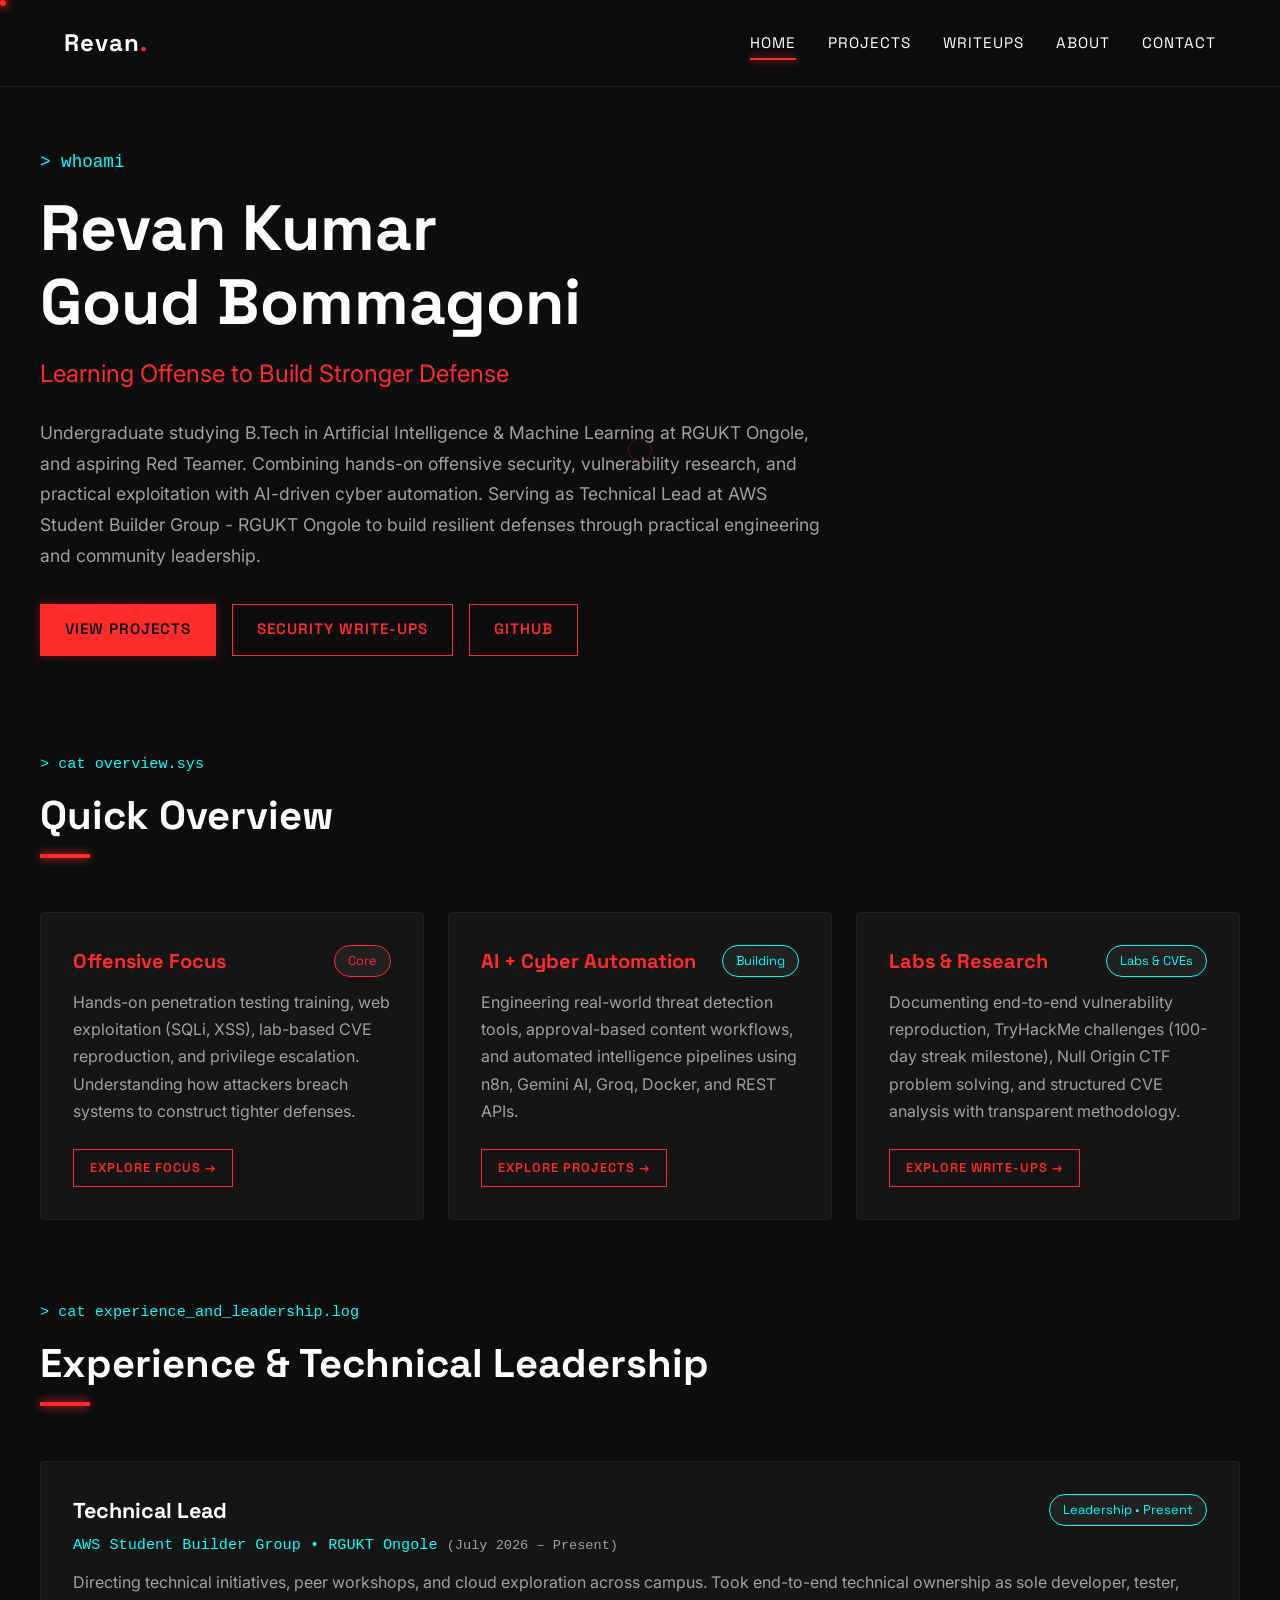
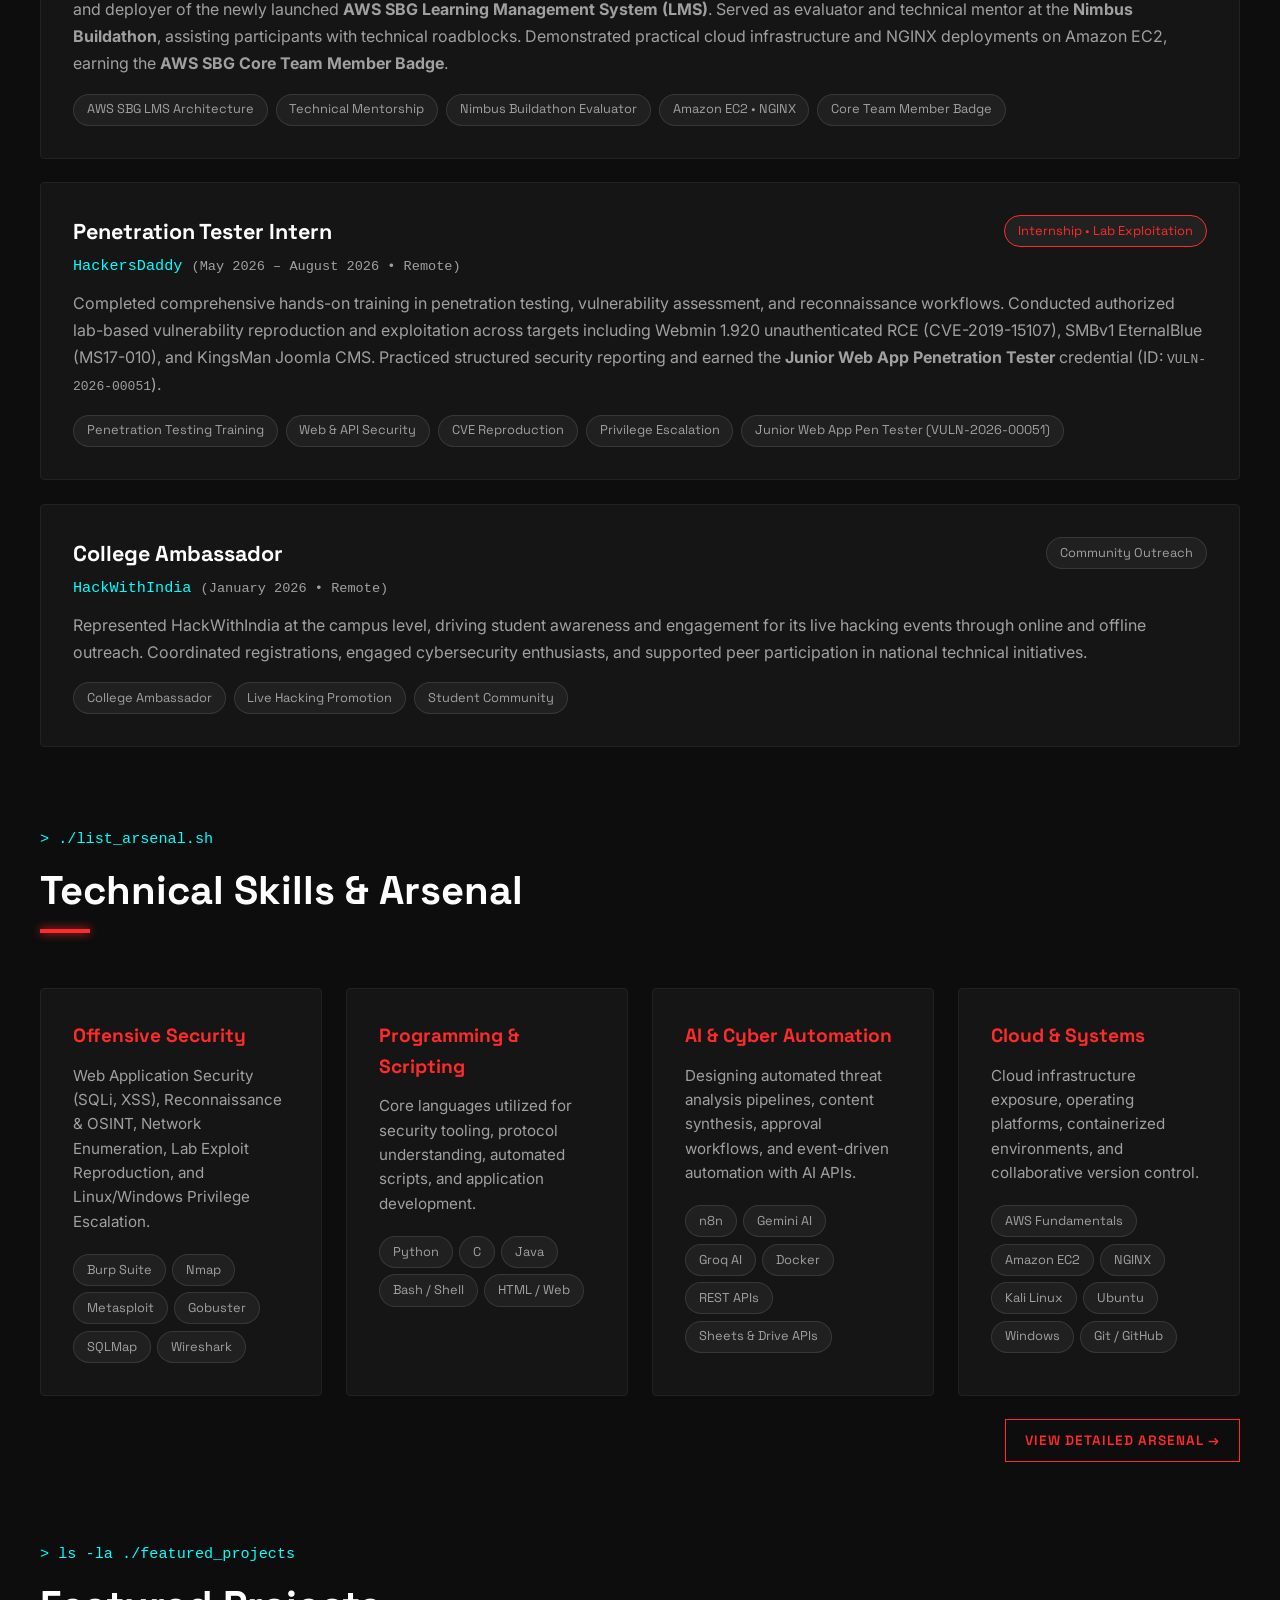
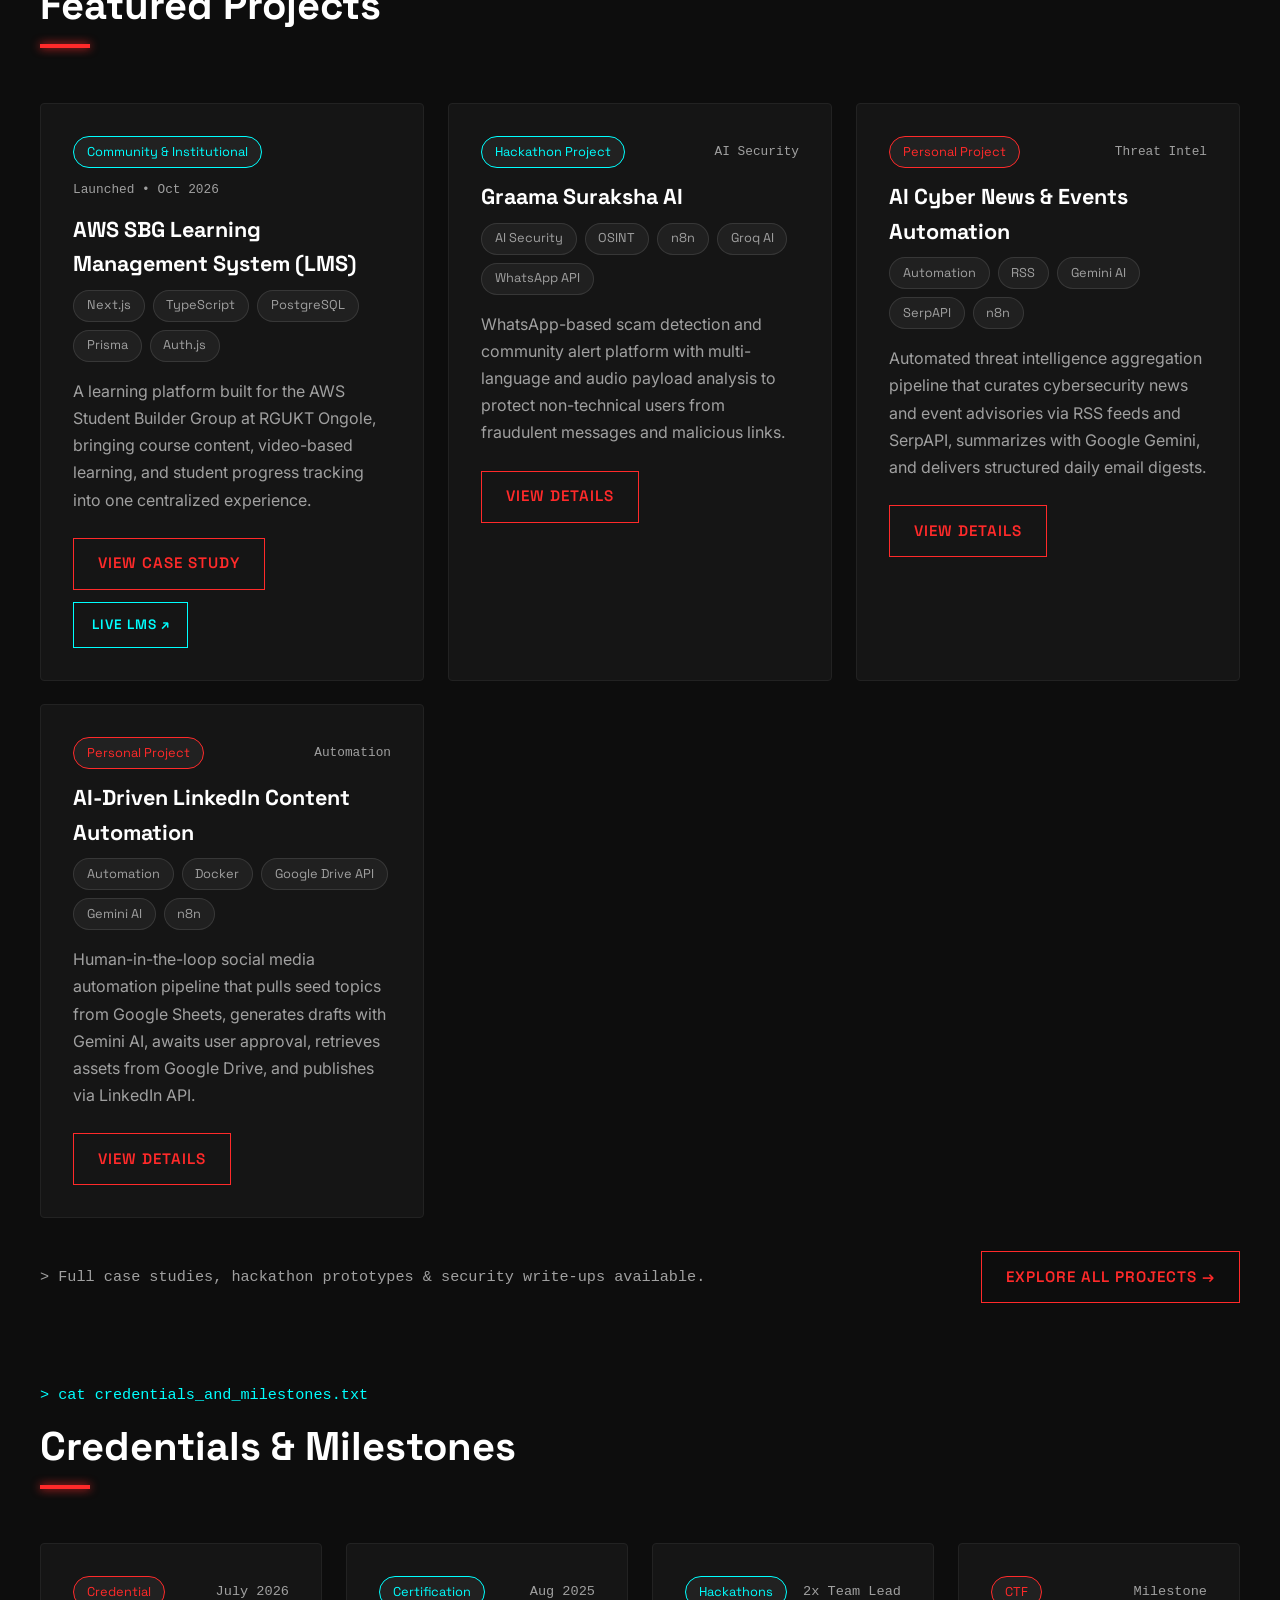
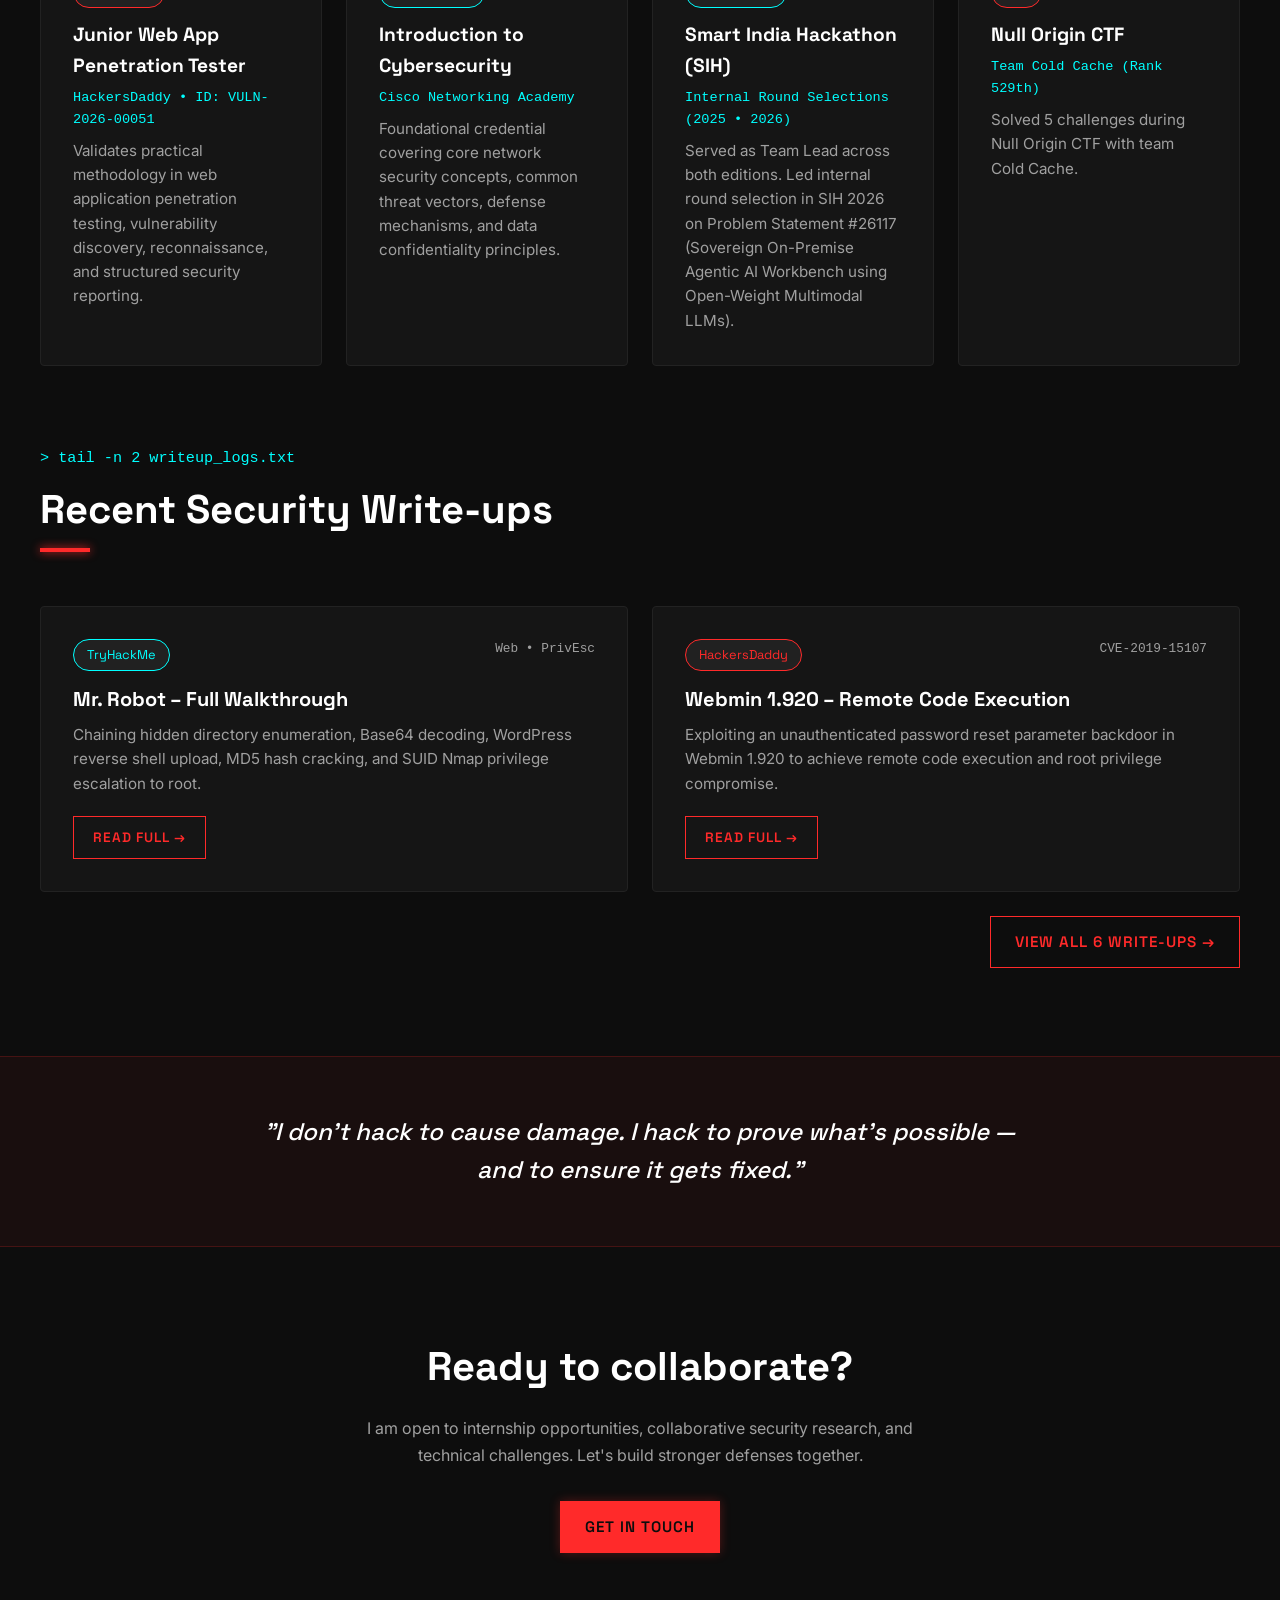
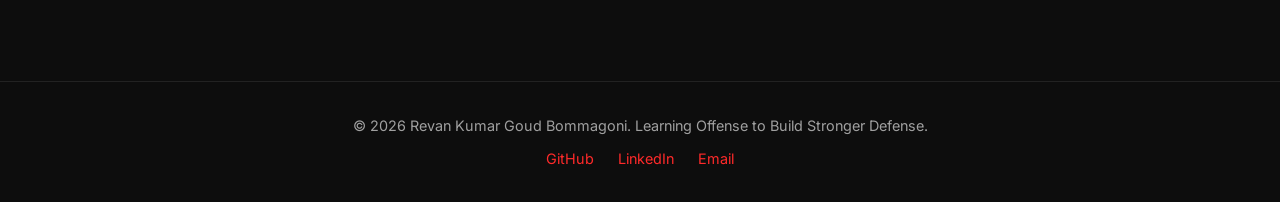
==== commit 9b4cf872: "Made necessary changes in projects, writeups and about section" ====
--- a/index.html
+++ b/index.html
@@ -3,8 +3,8 @@
 <head>
     <meta charset="UTF-8">
     <meta name="viewport" content="width=device-width, initial-scale=1.0">
-    <meta name="description" content="Revan Kumar Goud Bommagoni - Cybersecurity Portfolio. Learning Offense to Build Stronger Defense.">
-    <title>Revan Kumar | Cybersecurity Portfolio</title>
+    <meta name="description" content="Revan Kumar Goud Bommagoni - Cybersecurity Portfolio. Technical Lead at AWS Student Builder Group RGUKT Ongole, Aspiring Red Teamer, AI + Cyber Automation, and Security-Minded Builder.">
+    <title>Revan Kumar | Cybersecurity Portfolio & Red Teaming</title>
     
     <!-- Google Fonts -->
     <link rel="preconnect" href="https://fonts.googleapis.com">
@@ -18,91 +18,445 @@
 
     <main>
         <!-- HERO SECTION -->
-        <section class="hero-section container" style="min-height: 80vh; display: flex; flex-direction: column; justify-content: center;">
+        <section class="hero-section container" style="padding: 3rem 0 3.5rem 0;">
             <div class="animate-on-scroll">
                 <p class="terminal-text" style="font-size: 1.1rem; margin-bottom: 1rem;">> whoami</p>
-                <h1 style="font-size: 4rem; line-height: 1.1; margin-bottom: 1rem;">Revan Kumar<br>Goud Bommagoni</h1>
-                <h2 style="font-size: 1.5rem; color: var(--accent-primary); font-family: var(--font-body); font-weight: 300; margin-bottom: 2rem;">Learning Offense to Build Stronger Defense</h2>
-                
+                <h1 style="font-size: clamp(2.4rem, 6vw, 4rem); line-height: 1.15; margin-bottom: 1rem;">Revan Kumar<br>Goud Bommagoni</h1>
+                <h2 style="font-size: clamp(1.2rem, 3vw, 1.5rem); color: var(--accent-primary); font-family: var(--font-body); font-weight: 400; margin-bottom: 1.5rem;">Learning Offense to Build Stronger Defense</h2>
+                
+                <p style="font-size: 1.1rem; color: var(--text-muted); max-width: 780px; line-height: 1.75; margin-bottom: 2rem;">
+                    Undergraduate studying B.Tech in Artificial Intelligence & Machine Learning at RGUKT Ongole, and aspiring Red Teamer. Combining hands-on offensive security, vulnerability research, and practical exploitation with AI-driven cyber automation. Serving as Technical Lead at AWS Student Builder Group - RGUKT Ongole to build resilient defenses through practical engineering and community leadership.
+                </p>
+
                 <div style="display: flex; gap: 1rem; flex-wrap: wrap;">
                     <a href="./projects.html" class="btn btn-primary"><span>View Projects</span></a>
+                    <a href="./writeups.html" class="btn"><span>Security Write-ups</span></a>
                     <a href="https://github.com/brevankumargoud" target="_blank" class="btn"><span>GitHub</span></a>
                 </div>
             </div>
         </section>
 
         <!-- QUICK OVERVIEW -->
-        <section class="overview-section container" style="padding: 4rem 0;">
-            <h2 class="section-title animate-on-scroll">Quick Overview</h2>
+        <section class="overview-section container" style="padding: 2.5rem 0;">
+            <div class="animate-on-scroll" style="margin-bottom: 2rem;">
+                <p class="terminal-text" style="font-size: 0.95rem; margin-bottom: 0.5rem;">> cat overview.sys</p>
+                <h2 class="section-title">Quick Overview</h2>
+            </div>
             
-            <div style="display: grid; grid-template-columns: repeat(auto-fit, minmax(300px, 1fr)); gap: 2rem; margin-top: 3rem;">
+            <div style="display: grid; grid-template-columns: repeat(auto-fit, minmax(min(100%, 320px), 1fr)); gap: 1.5rem;">
                 
                 <div class="card animate-on-scroll" style="transition-delay: 0.1s;">
-                    <h3 style="margin-bottom: 1rem; color: var(--accent-primary);">Skills</h3>
-                    <p style="color: var(--text-muted); margin-bottom: 1rem;">C, Python, Web Security, OSINT, Metasploit, Nmap, Docker...</p>
-                    <a href="./about.html" class="btn" style="padding: 0.5rem 1rem; font-size: 0.8rem;"><span>Explore &rarr;</span></a>
+                    <div style="display: flex; justify-content: space-between; align-items: center; margin-bottom: 0.75rem;">
+                        <h3 style="color: var(--accent-primary); font-size: 1.25rem;">Offensive Focus</h3>
+                        <span class="badge" style="border-color: var(--accent-primary); color: var(--accent-primary);">Core</span>
+                    </div>
+                    <p style="color: var(--text-muted); line-height: 1.7; margin-bottom: 1.5rem;">
+                        Hands-on penetration testing training, web exploitation (SQLi, XSS), lab-based CVE reproduction, and privilege escalation. Understanding how attackers breach systems to construct tighter defenses.
+                    </p>
+                    <a href="./about.html" class="btn" style="padding: 0.5rem 1rem; font-size: 0.8rem;"><span>Explore Focus &rarr;</span></a>
                 </div>
 
                 <div class="card animate-on-scroll" style="transition-delay: 0.2s;">
-                    <h3 style="margin-bottom: 1rem; color: var(--accent-primary);">Projects</h3>
-                    <p style="color: var(--text-muted); margin-bottom: 1rem;">Graama Suraksha AI, AI Newsletter Automation, and more.</p>
-                    <a href="./projects.html" class="btn" style="padding: 0.5rem 1rem; font-size: 0.8rem;"><span>Explore &rarr;</span></a>
+                    <div style="display: flex; justify-content: space-between; align-items: center; margin-bottom: 0.75rem;">
+                        <h3 style="color: var(--accent-primary); font-size: 1.25rem;">AI + Cyber Automation</h3>
+                        <span class="badge" style="border-color: var(--accent-secondary); color: var(--accent-secondary);">Building</span>
+                    </div>
+                    <p style="color: var(--text-muted); line-height: 1.7; margin-bottom: 1.5rem;">
+                        Engineering real-world threat detection tools, approval-based content workflows, and automated intelligence pipelines using n8n, Gemini AI, Groq, Docker, and REST APIs.
+                    </p>
+                    <a href="./projects.html" class="btn" style="padding: 0.5rem 1rem; font-size: 0.8rem;"><span>Explore Projects &rarr;</span></a>
                 </div>
 
                 <div class="card animate-on-scroll" style="transition-delay: 0.3s;">
-                    <h3 style="margin-bottom: 1rem; color: var(--accent-primary);">Latest Writeup</h3>
-                    <p style="color: var(--text-muted); margin-bottom: 1rem;">Mr. Robot – Full Walkthrough: Chaining hidden directory enumeration, Base64 decoding, WordPress reverse shell upload, cracking MD5 hash, and SUID Nmap privilege escalation.</p>
-                    <a href="./writeups.html" class="btn" style="padding: 0.5rem 1rem; font-size: 0.8rem;"><span>Explore &rarr;</span></a>
-                </div>
-                
+                    <div style="display: flex; justify-content: space-between; align-items: center; margin-bottom: 0.75rem;">
+                        <h3 style="color: var(--accent-primary); font-size: 1.25rem;">Labs & Research</h3>
+                        <span class="badge" style="border-color: var(--accent-secondary); color: var(--accent-secondary);">Labs & CVEs</span>
+                    </div>
+                    <p style="color: var(--text-muted); line-height: 1.7; margin-bottom: 1.5rem;">
+                        Documenting end-to-end vulnerability reproduction, TryHackMe challenges (100-day streak milestone), Null Origin CTF problem solving, and structured CVE analysis with transparent methodology.
+                    </p>
+                    <a href="./writeups.html" class="btn" style="padding: 0.5rem 1rem; font-size: 0.8rem;"><span>Explore Write-ups &rarr;</span></a>
+                </div>
+                
+            </div>
+        </section>
+
+        <!-- EXPERIENCE & TECHNICAL LEADERSHIP -->
+        <section class="experience-section container" style="padding: 2.5rem 0;">
+            <div class="animate-on-scroll" style="margin-bottom: 2rem;">
+                <p class="terminal-text" style="font-size: 0.95rem; margin-bottom: 0.5rem;">> cat experience_and_leadership.log</p>
+                <h2 class="section-title">Experience & Technical Leadership</h2>
+            </div>
+
+            <div style="display: flex; flex-direction: column; gap: 1.5rem;">
+                
+                <!-- AWS SBG Entry -->
+                <div class="card animate-on-scroll">
+                    <div style="display: flex; justify-content: space-between; align-items: flex-start; flex-wrap: wrap; gap: 0.75rem; margin-bottom: 0.75rem;">
+                        <div>
+                            <h3 style="color: var(--text-main); font-size: 1.35rem; margin-bottom: 0.25rem;">Technical Lead</h3>
+                            <p style="color: var(--accent-secondary); font-family: monospace; font-size: 0.95rem;">AWS Student Builder Group &bull; RGUKT Ongole <span style="color: var(--text-muted); font-size: 0.85rem;">(July 2026 – Present)</span></p>
+                        </div>
+                        <span class="badge" style="border-color: var(--accent-secondary); color: var(--accent-secondary);">Leadership &bull; Present</span>
+                    </div>
+                    <p style="color: var(--text-muted); line-height: 1.7; margin-bottom: 1rem;">
+                        Directing technical initiatives, peer workshops, and cloud exploration across campus. Took end-to-end technical ownership as sole developer, tester, and deployer of the newly launched <strong>AWS SBG Learning Management System (LMS)</strong>. Served as evaluator and technical mentor at the <strong>Nimbus Buildathon</strong>, assisting participants with technical roadblocks. Demonstrated practical cloud infrastructure and NGINX deployments on Amazon EC2, earning the <strong>AWS SBG Core Team Member Badge</strong>.
+                    </p>
+                    <div style="display: flex; gap: 0.5rem; flex-wrap: wrap;">
+                        <span class="badge">AWS SBG LMS Architecture</span>
+                        <span class="badge">Technical Mentorship</span>
+                        <span class="badge">Nimbus Buildathon Evaluator</span>
+                        <span class="badge">Amazon EC2 &bull; NGINX</span>
+                        <span class="badge">Core Team Member Badge</span>
+                    </div>
+                </div>
+
+                <!-- HackersDaddy Entry -->
+                <div class="card animate-on-scroll">
+                    <div style="display: flex; justify-content: space-between; align-items: flex-start; flex-wrap: wrap; gap: 0.75rem; margin-bottom: 0.75rem;">
+                        <div>
+                            <h3 style="color: var(--text-main); font-size: 1.35rem; margin-bottom: 0.25rem;">Penetration Tester Intern</h3>
+                            <p style="color: var(--accent-secondary); font-family: monospace; font-size: 0.95rem;">HackersDaddy <span style="color: var(--text-muted); font-size: 0.85rem;">(May 2026 – August 2026 &bull; Remote)</span></p>
+                        </div>
+                        <span class="badge" style="border-color: var(--accent-primary); color: var(--accent-primary);">Internship &bull; Lab Exploitation</span>
+                    </div>
+                    <p style="color: var(--text-muted); line-height: 1.7; margin-bottom: 1rem;">
+                        Completed comprehensive hands-on training in penetration testing, vulnerability assessment, and reconnaissance workflows. Conducted authorized lab-based vulnerability reproduction and exploitation across targets including Webmin 1.920 unauthenticated RCE (CVE-2019-15107), SMBv1 EternalBlue (MS17-010), and KingsMan Joomla CMS. Practiced structured security reporting and earned the <strong>Junior Web App Penetration Tester</strong> credential (ID: <code>VULN-2026-00051</code>).
+                    </p>
+                    <div style="display: flex; gap: 0.5rem; flex-wrap: wrap;">
+                        <span class="badge">Penetration Testing Training</span>
+                        <span class="badge">Web & API Security</span>
+                        <span class="badge">CVE Reproduction</span>
+                        <span class="badge">Privilege Escalation</span>
+                        <span class="badge">Junior Web App Pen Tester (VULN-2026-00051)</span>
+                    </div>
+                </div>
+
+                <!-- HackWithIndia Entry -->
+                <div class="card animate-on-scroll">
+                    <div style="display: flex; justify-content: space-between; align-items: flex-start; flex-wrap: wrap; gap: 0.75rem; margin-bottom: 0.75rem;">
+                        <div>
+                            <h3 style="color: var(--text-main); font-size: 1.35rem; margin-bottom: 0.25rem;">College Ambassador</h3>
+                            <p style="color: var(--accent-secondary); font-family: monospace; font-size: 0.95rem;">HackWithIndia <span style="color: var(--text-muted); font-size: 0.85rem;">(January 2026 &bull; Remote)</span></p>
+                        </div>
+                        <span class="badge">Community Outreach</span>
+                    </div>
+                    <p style="color: var(--text-muted); line-height: 1.7; margin-bottom: 1rem;">
+                        Represented HackWithIndia at the campus level, driving student awareness and engagement for its live hacking events through online and offline outreach. Coordinated registrations, engaged cybersecurity enthusiasts, and supported peer participation in national technical initiatives.
+                    </p>
+                    <div style="display: flex; gap: 0.5rem; flex-wrap: wrap;">
+                        <span class="badge">College Ambassador</span>
+                        <span class="badge">Live Hacking Promotion</span>
+                        <span class="badge">Student Community</span>
+                    </div>
+                </div>
+
+            </div>
+        </section>
+
+        <!-- TECHNICAL SKILLS & ARSENAL -->
+        <section class="skills-section container" style="padding: 2.5rem 0;">
+            <div class="animate-on-scroll" style="margin-bottom: 2rem;">
+                <p class="terminal-text" style="font-size: 0.95rem; margin-bottom: 0.5rem;">> ./list_arsenal.sh</p>
+                <h2 class="section-title">Technical Skills & Arsenal</h2>
+            </div>
+
+            <div style="display: grid; grid-template-columns: repeat(auto-fit, minmax(min(100%, 260px), 1fr)); gap: 1.5rem;">
+                
+                <!-- Group 1: Offensive Security -->
+                <div class="card animate-on-scroll">
+                    <h3 style="color: var(--accent-primary); font-size: 1.2rem; margin-bottom: 0.75rem;">Offensive Security</h3>
+                    <p style="color: var(--text-muted); font-size: 0.95rem; line-height: 1.6; margin-bottom: 1.25rem;">
+                        Web Application Security (SQLi, XSS), Reconnaissance & OSINT, Network Enumeration, Lab Exploit Reproduction, and Linux/Windows Privilege Escalation.
+                    </p>
+                    <div style="display: flex; gap: 0.4rem; flex-wrap: wrap;">
+                        <span class="badge">Burp Suite</span>
+                        <span class="badge">Nmap</span>
+                        <span class="badge">Metasploit</span>
+                        <span class="badge">Gobuster</span>
+                        <span class="badge">SQLMap</span>
+                        <span class="badge">Wireshark</span>
+                    </div>
+                </div>
+
+                <!-- Group 2: Programming & Scripting -->
+                <div class="card animate-on-scroll">
+                    <h3 style="color: var(--accent-primary); font-size: 1.2rem; margin-bottom: 0.75rem;">Programming & Scripting</h3>
+                    <p style="color: var(--text-muted); font-size: 0.95rem; line-height: 1.6; margin-bottom: 1.25rem;">
+                        Core languages utilized for security tooling, protocol understanding, automated scripts, and application development.
+                    </p>
+                    <div style="display: flex; gap: 0.4rem; flex-wrap: wrap;">
+                        <span class="badge">Python</span>
+                        <span class="badge">C</span>
+                        <span class="badge">Java</span>
+                        <span class="badge">Bash / Shell</span>
+                        <span class="badge">HTML / Web</span>
+                    </div>
+                </div>
+
+                <!-- Group 3: AI & Cyber Automation -->
+                <div class="card animate-on-scroll">
+                    <h3 style="color: var(--accent-primary); font-size: 1.2rem; margin-bottom: 0.75rem;">AI & Cyber Automation</h3>
+                    <p style="color: var(--text-muted); font-size: 0.95rem; line-height: 1.6; margin-bottom: 1.25rem;">
+                        Designing automated threat analysis pipelines, content synthesis, approval workflows, and event-driven automation with AI APIs.
+                    </p>
+                    <div style="display: flex; gap: 0.4rem; flex-wrap: wrap;">
+                        <span class="badge">n8n</span>
+                        <span class="badge">Gemini AI</span>
+                        <span class="badge">Groq AI</span>
+                        <span class="badge">Docker</span>
+                        <span class="badge">REST APIs</span>
+                        <span class="badge">Sheets & Drive APIs</span>
+                    </div>
+                </div>
+
+                <!-- Group 4: Cloud, Systems & Environments -->
+                <div class="card animate-on-scroll">
+                    <h3 style="color: var(--accent-primary); font-size: 1.2rem; margin-bottom: 0.75rem;">Cloud & Systems</h3>
+                    <p style="color: var(--text-muted); font-size: 0.95rem; line-height: 1.6; margin-bottom: 1.25rem;">
+                        Cloud infrastructure exposure, operating platforms, containerized environments, and collaborative version control.
+                    </p>
+                    <div style="display: flex; gap: 0.4rem; flex-wrap: wrap;">
+                        <span class="badge">AWS Fundamentals</span>
+                        <span class="badge">Amazon EC2</span>
+                        <span class="badge">NGINX</span>
+                        <span class="badge">Kali Linux</span>
+                        <span class="badge">Ubuntu</span>
+                        <span class="badge">Windows</span>
+                        <span class="badge">Git / GitHub</span>
+                    </div>
+                </div>
+
+            </div>
+
+            <div class="animate-on-scroll" style="margin-top: 1.5rem; text-align: right;">
+                <a href="./about.html" class="btn" style="padding: 0.6rem 1.2rem; font-size: 0.85rem;"><span>View Detailed Arsenal &rarr;</span></a>
             </div>
         </section>
 
         <!-- FEATURED PROJECTS -->
-        <section class="featured-projects container" style="padding: 4rem 0;">
-            <h2 class="section-title animate-on-scroll">Featured Projects</h2>
+        <section class="featured-projects container" style="padding: 2.5rem 0;">
+            <div class="animate-on-scroll" style="margin-bottom: 2rem;">
+                <p class="terminal-text" style="font-size: 0.95rem; margin-bottom: 0.5rem;">> ls -la ./featured_projects</p>
+                <h2 class="section-title">Featured Projects</h2>
+            </div>
             
-            <div style="display: grid; grid-template-columns: repeat(auto-fit, minmax(350px, 1fr)); gap: 2rem; margin-top: 3rem;">
-                <!-- Project 1 -->
-                <div class="card animate-on-scroll">
-                    <h3 style="margin-bottom: 0.5rem;">Graama Suraksha AI</h3>
+            <div style="display: grid; grid-template-columns: repeat(auto-fit, minmax(min(100%, 340px), 1fr)); gap: 1.5rem;">
+                
+                <!-- Project 1: AWS SBG Learning Management System -->
+                <div class="card animate-on-scroll">
+                    <div style="display: flex; justify-content: space-between; align-items: center; gap: 0.75rem; margin-bottom: 0.75rem; flex-wrap: wrap;">
+                        <span class="badge" style="border-color: var(--accent-secondary); color: var(--accent-secondary); white-space: nowrap;">Community &amp; Institutional</span>
+                        <span style="font-family: monospace; font-size: 0.8rem; color: var(--text-muted); white-space: nowrap;">Launched &bull; Oct 2026</span>
+                    </div>
+                    <h3 style="margin-bottom: 0.5rem; font-size: 1.35rem; color: var(--text-main);">AWS SBG Learning Management System (LMS)</h3>
+                    <div style="display: flex; gap: 0.5rem; margin-bottom: 1rem; flex-wrap: wrap;">
+                        <span class="badge">Next.js</span>
+                        <span class="badge">TypeScript</span>
+                        <span class="badge">PostgreSQL</span>
+                        <span class="badge">Prisma</span>
+                        <span class="badge">Auth.js</span>
+                    </div>
+                    <p style="color: var(--text-muted); line-height: 1.7; margin-bottom: 1.5rem;">
+                        A learning platform built for the AWS Student Builder Group at RGUKT Ongole, bringing course content, video-based learning, and student progress tracking into one centralized experience.
+                    </p>
+                    <div style="display: flex; gap: 0.75rem; flex-wrap: wrap; align-items: center;">
+                        <a href="./projects/aws-sbg-lms.html" class="btn"><span>View Case Study</span></a>
+                        <a href="https://lms.awssbgrguktong.online" target="_blank" rel="noopener noreferrer" class="btn" style="border-color: var(--accent-secondary); color: var(--accent-secondary); font-size: 0.85rem; padding: 0.7rem 1.1rem;"><span>Live LMS &nearr;</span></a>
+                    </div>
+                </div>
+
+                <!-- Project 2: Graama Suraksha AI -->
+                <div class="card animate-on-scroll">
+                    <div style="display: flex; justify-content: space-between; align-items: center; gap: 0.75rem; margin-bottom: 0.75rem; flex-wrap: wrap;">
+                        <span class="badge" style="border-color: var(--accent-secondary); color: var(--accent-secondary); white-space: nowrap;">Hackathon Project</span>
+                        <span style="font-family: monospace; font-size: 0.8rem; color: var(--text-muted); white-space: nowrap;">AI Security</span>
+                    </div>
+                    <h3 style="margin-bottom: 0.5rem; font-size: 1.35rem;">Graama Suraksha AI</h3>
                     <div style="display: flex; gap: 0.5rem; margin-bottom: 1rem; flex-wrap: wrap;">
                         <span class="badge">AI Security</span>
                         <span class="badge">OSINT</span>
                         <span class="badge">n8n</span>
-                        <span class="badge">Gemini</span>
-                    </div>
-                    <p style="color: var(--text-muted); margin-bottom: 1.5rem;">WhatsApp-based scam detection and community alert system with multi-language and audio support.</p>
+                        <span class="badge">Groq AI</span>
+                        <span class="badge">WhatsApp API</span>
+                    </div>
+                    <p style="color: var(--text-muted); line-height: 1.7; margin-bottom: 1.5rem;">
+                        WhatsApp-based scam detection and community alert platform with multi-language and audio payload analysis to protect non-technical users from fraudulent messages and malicious links.
+                    </p>
                     <a href="./projects/graama-suraksha.html" class="btn"><span>View Details</span></a>
                 </div>
 
-                <!-- Project 2 -->
-                <div class="card animate-on-scroll">
-                    <h3 style="margin-bottom: 0.5rem;">AI Newsletter Automation</h3>
+                <!-- Project 3: AI Newsletter Automation -->
+                <div class="card animate-on-scroll">
+                    <div style="display: flex; justify-content: space-between; align-items: center; gap: 0.75rem; margin-bottom: 0.75rem; flex-wrap: wrap;">
+                        <span class="badge" style="border-color: var(--accent-primary); color: var(--accent-primary); white-space: nowrap;">Personal Project</span>
+                        <span style="font-family: monospace; font-size: 0.8rem; color: var(--text-muted); white-space: nowrap;">Threat Intel</span>
+                    </div>
+                    <h3 style="margin-bottom: 0.5rem; font-size: 1.35rem;">AI Cyber News & Events Automation</h3>
                     <div style="display: flex; gap: 0.5rem; margin-bottom: 1rem; flex-wrap: wrap;">
                         <span class="badge">Automation</span>
                         <span class="badge">RSS</span>
-                        <span class="badge">Gemini</span>
-                    </div>
-                    <p style="color: var(--text-muted); margin-bottom: 1.5rem;">Fetches cyber news from RSS feeds, summarizes using AI, and sends daily reports.</p>
+                        <span class="badge">Gemini AI</span>
+                        <span class="badge">SerpAPI</span>
+                        <span class="badge">n8n</span>
+                    </div>
+                    <p style="color: var(--text-muted); line-height: 1.7; margin-bottom: 1.5rem;">
+                        Automated threat intelligence aggregation pipeline that curates cybersecurity news and event advisories via RSS feeds and SerpAPI, summarizes with Google Gemini, and delivers structured daily email digests.
+                    </p>
                     <a href="./projects/ai-newsletter.html" class="btn"><span>View Details</span></a>
                 </div>
+
+                <!-- Project 4: LinkedIn Post Generator -->
+                <div class="card animate-on-scroll">
+                    <div style="display: flex; justify-content: space-between; align-items: center; gap: 0.75rem; margin-bottom: 0.75rem; flex-wrap: wrap;">
+                        <span class="badge" style="border-color: var(--accent-primary); color: var(--accent-primary); white-space: nowrap;">Personal Project</span>
+                        <span style="font-family: monospace; font-size: 0.8rem; color: var(--text-muted); white-space: nowrap;">Automation</span>
+                    </div>
+                    <h3 style="margin-bottom: 0.5rem; font-size: 1.35rem;">AI-Driven LinkedIn Content Automation</h3>
+                    <div style="display: flex; gap: 0.5rem; margin-bottom: 1rem; flex-wrap: wrap;">
+                        <span class="badge">Automation</span>
+                        <span class="badge">Docker</span>
+                        <span class="badge">Google Drive API</span>
+                        <span class="badge">Gemini AI</span>
+                        <span class="badge">n8n</span>
+                    </div>
+                    <p style="color: var(--text-muted); line-height: 1.7; margin-bottom: 1.5rem;">
+                        Human-in-the-loop social media automation pipeline that pulls seed topics from Google Sheets, generates drafts with Gemini AI, awaits user approval, retrieves assets from Google Drive, and publishes via LinkedIn API.
+                    </p>
+                    <a href="./projects/linkedin-post-generator.html" class="btn"><span>View Details</span></a>
+                </div>
+
+            </div>
+
+            <div class="animate-on-scroll" style="margin-top: 2rem; display: flex; justify-content: space-between; align-items: center; flex-wrap: wrap; gap: 1rem;">
+                <p style="color: var(--text-muted); font-size: 0.95rem; font-family: monospace;">
+                    > Full case studies, hackathon prototypes &amp; security write-ups available.
+                </p>
+                <a href="./projects.html" class="btn"><span>Explore All Projects &rarr;</span></a>
+            </div>
+        </section>
+
+        <!-- CREDENTIALS & MILESTONES -->
+        <section class="achievements-section container" style="padding: 2.5rem 0;">
+            <div class="animate-on-scroll" style="margin-bottom: 2rem;">
+                <p class="terminal-text" style="font-size: 0.95rem; margin-bottom: 0.5rem;">> cat credentials_and_milestones.txt</p>
+                <h2 class="section-title">Credentials & Milestones</h2>
+            </div>
+
+            <div style="display: grid; grid-template-columns: repeat(auto-fit, minmax(min(100%, 280px), 1fr)); gap: 1.5rem;">
+                
+                <!-- Credential 1: HackersDaddy -->
+                <div class="card animate-on-scroll">
+                    <div style="display: flex; justify-content: space-between; align-items: center; margin-bottom: 0.75rem;">
+                        <span class="badge" style="border-color: var(--accent-primary); color: var(--accent-primary);">Credential</span>
+                        <span style="font-family: monospace; font-size: 0.85rem; color: var(--text-muted);">July 2026</span>
+                    </div>
+                    <h3 style="font-size: 1.2rem; margin-bottom: 0.35rem; color: var(--text-main);">Junior Web App Penetration Tester</h3>
+                    <p style="color: var(--accent-secondary); font-family: monospace; font-size: 0.85rem; margin-bottom: 0.5rem;">HackersDaddy &bull; ID: VULN-2026-00051</p>
+                    <p style="color: var(--text-muted); font-size: 0.95rem; line-height: 1.6;">
+                        Validates practical methodology in web application penetration testing, vulnerability discovery, reconnaissance, and structured security reporting.
+                    </p>
+                </div>
+
+                <!-- Credential 2: Cisco Networking Academy -->
+                <div class="card animate-on-scroll">
+                    <div style="display: flex; justify-content: space-between; align-items: center; margin-bottom: 0.75rem;">
+                        <span class="badge" style="border-color: var(--accent-secondary); color: var(--accent-secondary);">Certification</span>
+                        <span style="font-family: monospace; font-size: 0.85rem; color: var(--text-muted);">Aug 2025</span>
+                    </div>
+                    <h3 style="font-size: 1.2rem; margin-bottom: 0.35rem; color: var(--text-main);">Introduction to Cybersecurity</h3>
+                    <p style="color: var(--accent-secondary); font-family: monospace; font-size: 0.85rem; margin-bottom: 0.5rem;">Cisco Networking Academy</p>
+                    <p style="color: var(--text-muted); font-size: 0.95rem; line-height: 1.6;">
+                        Foundational credential covering core network security concepts, common threat vectors, defense mechanisms, and data confidentiality principles.
+                    </p>
+                </div>
+
+                <!-- Milestone: Smart India Hackathon -->
+                <div class="card animate-on-scroll">
+                    <div style="display: flex; justify-content: space-between; align-items: center; margin-bottom: 0.75rem;">
+                        <span class="badge" style="border-color: var(--accent-secondary); color: var(--accent-secondary);">Hackathons</span>
+                        <span style="font-family: monospace; font-size: 0.85rem; color: var(--text-muted);">2x Team Lead</span>
+                    </div>
+                    <h3 style="font-size: 1.2rem; margin-bottom: 0.35rem; color: var(--text-main);">Smart India Hackathon (SIH)</h3>
+                    <p style="color: var(--accent-secondary); font-family: monospace; font-size: 0.85rem; margin-bottom: 0.5rem;">Internal Round Selections (2025 &bull; 2026)</p>
+                    <p style="color: var(--text-muted); font-size: 0.95rem; line-height: 1.6;">
+                        Served as Team Lead across both editions. Led internal round selection in SIH 2026 on Problem Statement #26117 (Sovereign On-Premise Agentic AI Workbench using Open-Weight Multimodal LLMs).
+                    </p>
+                </div>
+
+                <!-- Milestone: Null Origin CTF & 100-Day Streak -->
+                <div class="card animate-on-scroll">
+                    <div style="display: flex; justify-content: space-between; align-items: center; margin-bottom: 0.75rem;">
+                        <span class="badge" style="border-color: var(--accent-primary); color: var(--accent-primary);">CTF</span>
+                        <span style="font-family: monospace; font-size: 0.85rem; color: var(--text-muted);">Milestone</span>
+                    </div>
+                    <h3 style="font-size: 1.2rem; margin-bottom: 0.35rem; color: var(--text-main);">Null Origin CTF</h3>
+                    <p style="color: var(--accent-secondary); font-family: monospace; font-size: 0.85rem; margin-bottom: 0.5rem;">Team Cold Cache (Rank 529th)</p>
+                    <p style="color: var(--text-muted); font-size: 0.95rem; line-height: 1.6;">
+                        Solved 5 challenges during Null Origin CTF with team Cold Cache.
+                    </p>
+                </div>
+
+            </div>
+        </section>
+
+        <!-- RECENT SECURITY WRITE-UPS -->
+        <section class="writeups-section container" style="padding: 2.5rem 0;">
+            <div class="animate-on-scroll" style="margin-bottom: 2rem;">
+                <p class="terminal-text" style="font-size: 0.95rem; margin-bottom: 0.5rem;">> tail -n 2 writeup_logs.txt</p>
+                <h2 class="section-title">Recent Security Write-ups</h2>
+            </div>
+
+            <div style="display: grid; grid-template-columns: repeat(auto-fit, minmax(min(100%, 340px), 1fr)); gap: 1.5rem;">
+                
+                <!-- Writeup 1 -->
+                <div class="card animate-on-scroll">
+                    <div style="display: flex; justify-content: space-between; align-items: flex-start; margin-bottom: 0.75rem;">
+                        <span class="badge" style="border-color: var(--accent-secondary); color: var(--accent-secondary);">TryHackMe</span>
+                        <span style="font-family: monospace; font-size: 0.8rem; color: var(--text-muted);">Web &bull; PrivEsc</span>
+                    </div>
+                    <h3 style="font-size: 1.25rem; margin-bottom: 0.5rem; color: var(--text-main);">Mr. Robot – Full Walkthrough</h3>
+                    <p style="color: var(--text-muted); font-size: 0.95rem; line-height: 1.6; margin-bottom: 1.25rem;">
+                        Chaining hidden directory enumeration, Base64 decoding, WordPress reverse shell upload, MD5 hash cracking, and SUID Nmap privilege escalation to root.
+                    </p>
+                    <a href="./writeups/mr_robot.html" class="btn" style="padding: 0.6rem 1.2rem; font-size: 0.85rem;"><span>Read Full &rarr;</span></a>
+                </div>
+
+                <!-- Writeup 2 -->
+                <div class="card animate-on-scroll">
+                    <div style="display: flex; justify-content: space-between; align-items: flex-start; margin-bottom: 0.75rem;">
+                        <span class="badge" style="border-color: var(--accent-primary); color: var(--accent-primary);">HackersDaddy</span>
+                        <span style="font-family: monospace; font-size: 0.8rem; color: var(--text-muted);">CVE-2019-15107</span>
+                    </div>
+                    <h3 style="font-size: 1.25rem; margin-bottom: 0.5rem; color: var(--text-main);">Webmin 1.920 – Remote Code Execution</h3>
+                    <p style="color: var(--text-muted); font-size: 0.95rem; line-height: 1.6; margin-bottom: 1.25rem;">
+                        Exploiting an unauthenticated password reset parameter backdoor in Webmin 1.920 to achieve remote code execution and root privilege compromise.
+                    </p>
+                    <a href="./writeups/webmin.html" class="btn" style="padding: 0.6rem 1.2rem; font-size: 0.85rem;"><span>Read Full &rarr;</span></a>
+                </div>
+
+            </div>
+
+            <div class="animate-on-scroll" style="margin-top: 1.5rem; text-align: right;">
+                <a href="./writeups.html" class="btn"><span>View All 6 Write-ups &rarr;</span></a>
             </div>
         </section>
 
         <!-- MINDSET STRIP -->
-        <section class="mindset-strip animate-on-scroll" style="background: rgba(255, 42, 42, 0.05); border-top: 1px solid rgba(255, 42, 42, 0.2); border-bottom: 1px solid rgba(255, 42, 42, 0.2); padding: 4rem 2rem; text-align: center; margin: 4rem 0;">
+        <section class="mindset-strip animate-on-scroll" style="background: rgba(255, 42, 42, 0.05); border-top: 1px solid rgba(255, 42, 42, 0.2); border-bottom: 1px solid rgba(255, 42, 42, 0.2); padding: 3.5rem 2rem; text-align: center; margin: 3rem 0;">
             <div class="container">
-                <p style="font-family: var(--font-heading); font-size: 1.5rem; font-weight: 500; font-style: italic; max-width: 800px; margin: 0 auto; color: var(--text-main);">
+                <p style="font-family: var(--font-heading); font-size: clamp(1.2rem, 3vw, 1.5rem); font-weight: 500; font-style: italic; max-width: 800px; margin: 0 auto; color: var(--text-main);">
                     "I don’t hack to cause damage. I hack to prove what’s possible — and to ensure it gets fixed."
                 </p>
             </div>
         </section>
 
         <!-- CALL TO ACTION -->
-        <section class="cta-section container animate-on-scroll" style="padding: 4rem 0; text-align: center;">
-            <h2 style="font-size: 2.5rem; margin-bottom: 1rem;">Ready to collaborate?</h2>
-            <p style="color: var(--text-muted); max-width: 600px; margin: 0 auto 2rem auto;">I'm open for collaboration, internships, and learning opportunities. Let's build stronger defenses together.</p>
+        <section class="cta-section container animate-on-scroll" style="padding: 2.5rem 0 4rem 0; text-align: center;">
+            <h2 style="font-size: clamp(1.8rem, 4vw, 2.5rem); margin-bottom: 1rem;">Ready to collaborate?</h2>
+            <p style="color: var(--text-muted); max-width: 600px; margin: 0 auto 2rem auto; line-height: 1.7;">
+                I am open to internship opportunities, collaborative security research, and technical challenges. Let's build stronger defenses together.
+            </p>
             <a href="./contact.html" class="btn btn-primary"><span>Get In Touch</span></a>
         </section>
     </main>
--- a/css/style.css
+++ b/css/style.css
@@ -323,12 +323,92 @@
     color: var(--accent-secondary);
 }
 
+/* Mobile Menu Button */
+.mobile-menu-btn {
+    display: none;
+    flex-direction: column;
+    justify-content: space-between;
+    width: 24px;
+    height: 18px;
+    background: transparent;
+    border: none;
+    cursor: pointer;
+    padding: 0;
+    z-index: 1001;
+}
+
+.mobile-menu-btn span {
+    width: 100%;
+    height: 2px;
+    background-color: var(--text-main);
+    transition: all var(--transition-fast);
+}
+
+.mobile-menu-btn.active span:nth-child(1) {
+    transform: rotate(45deg) translate(4px, 5px);
+}
+.mobile-menu-btn.active span:nth-child(2) {
+    opacity: 0;
+}
+.mobile-menu-btn.active span:nth-child(3) {
+    transform: rotate(-45deg) translate(4px, -5px);
+}
+
+/* Category Filters (Shared across Projects and Write-ups) */
+.filter-container {
+    display: flex;
+    gap: 0.75rem;
+    margin-bottom: 2.5rem;
+    flex-wrap: wrap;
+}
+
+.filter-btn {
+    background: transparent;
+    border: 1px solid var(--card-border);
+    color: var(--text-muted);
+    padding: 0.5rem 1.25rem;
+    cursor: pointer;
+    border-radius: 20px;
+    font-family: var(--font-heading);
+    font-size: 0.9rem;
+    transition: all var(--transition-fast);
+    outline: none;
+}
+
+.filter-btn:hover, .filter-btn.active, .filter-btn:focus-visible {
+    border-color: var(--accent-primary);
+    color: var(--accent-primary);
+    box-shadow: 0 0 10px rgba(255, 42, 42, 0.25);
+}
+
 /* Responsive */
 @media (max-width: 768px) {
+    .mobile-menu-btn {
+        display: flex;
+    }
     .nav-links {
-        display: none; /* We'll add a mobile menu if needed, but for now simple hidden */
-    }
-    /* Can add basic mobile menu styling later */
+        display: none;
+        position: absolute;
+        top: 100%;
+        left: 0;
+        width: 100%;
+        background: rgba(13, 13, 13, 0.96);
+        backdrop-filter: blur(12px);
+        flex-direction: column;
+        padding: 1.5rem 2rem;
+        gap: 1.25rem;
+        border-bottom: 1px solid var(--card-border);
+        box-shadow: 0 10px 30px rgba(0, 0, 0, 0.8);
+    }
+    .nav-links.active {
+        display: flex;
+    }
+    .card {
+        padding: 1.5rem;
+    }
+    .section-title {
+        font-size: 2rem;
+    }
     .container {
         padding: 0 1rem;
     }
